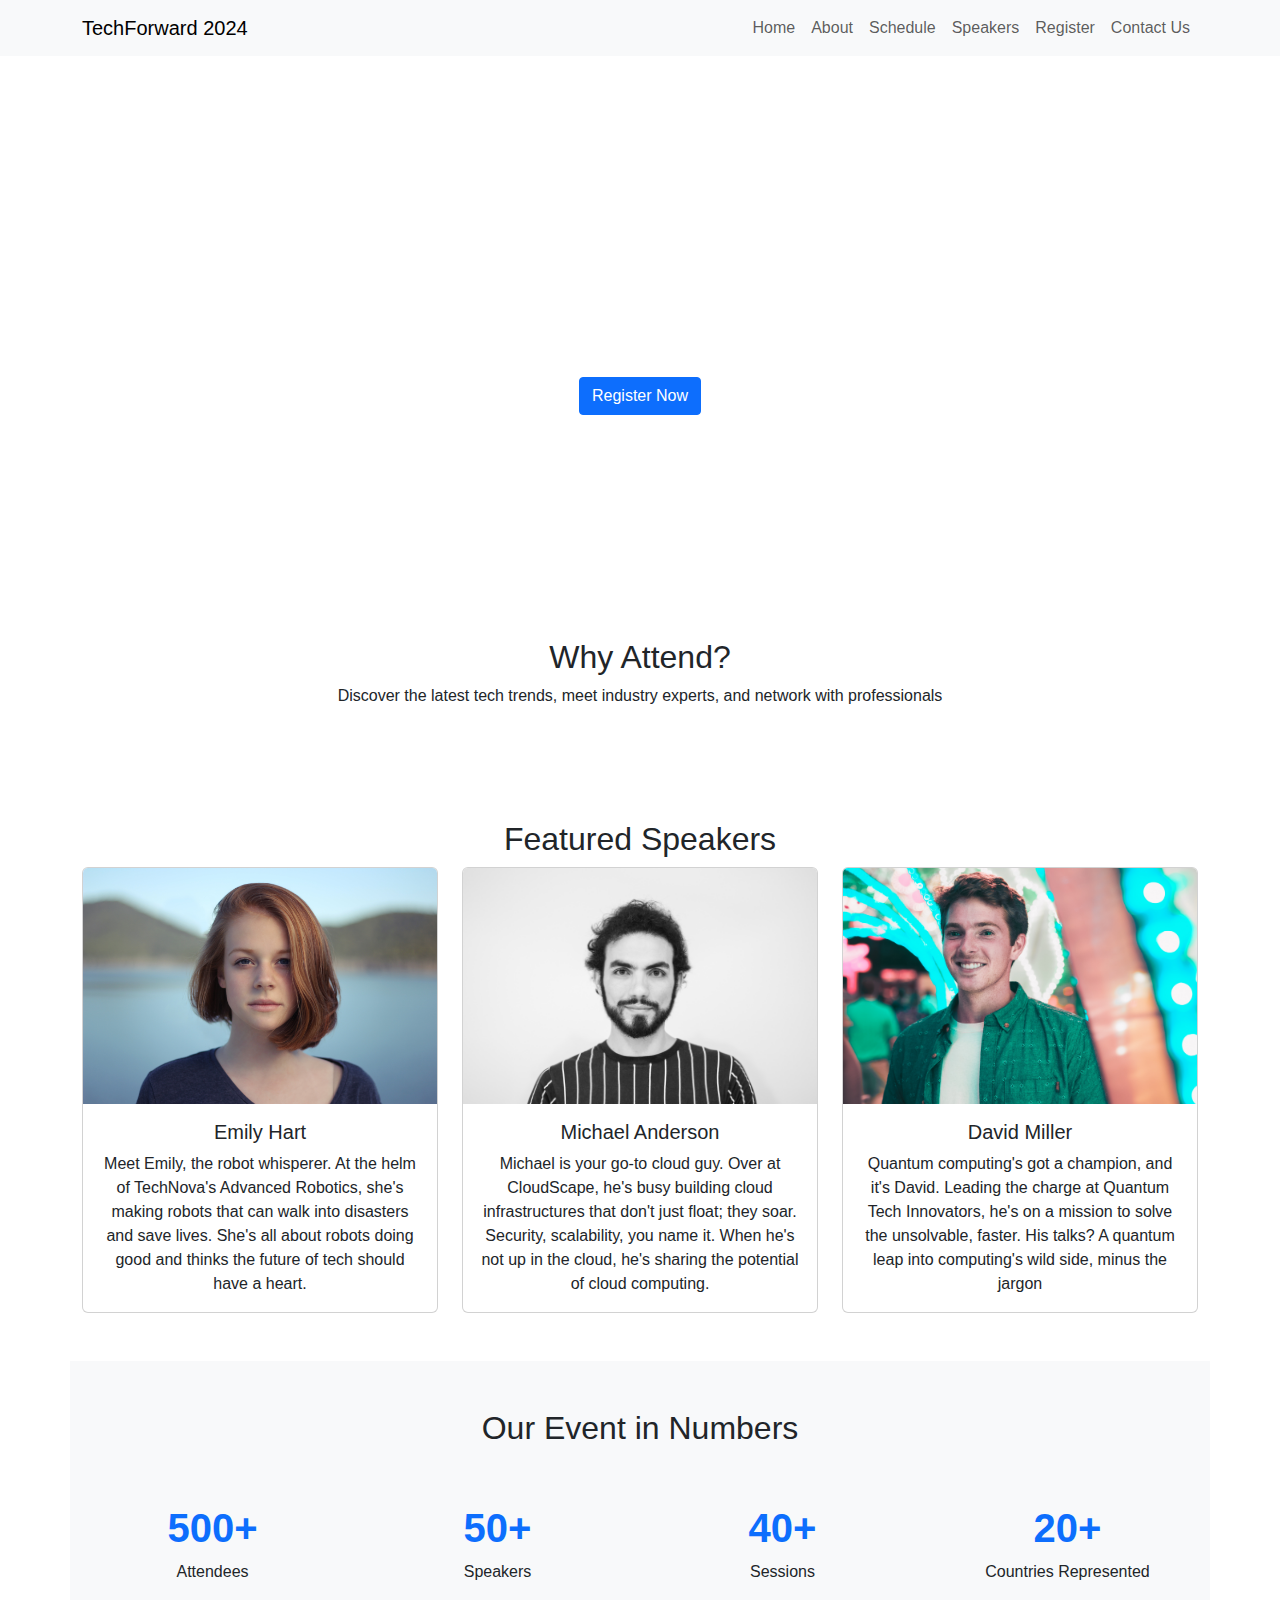
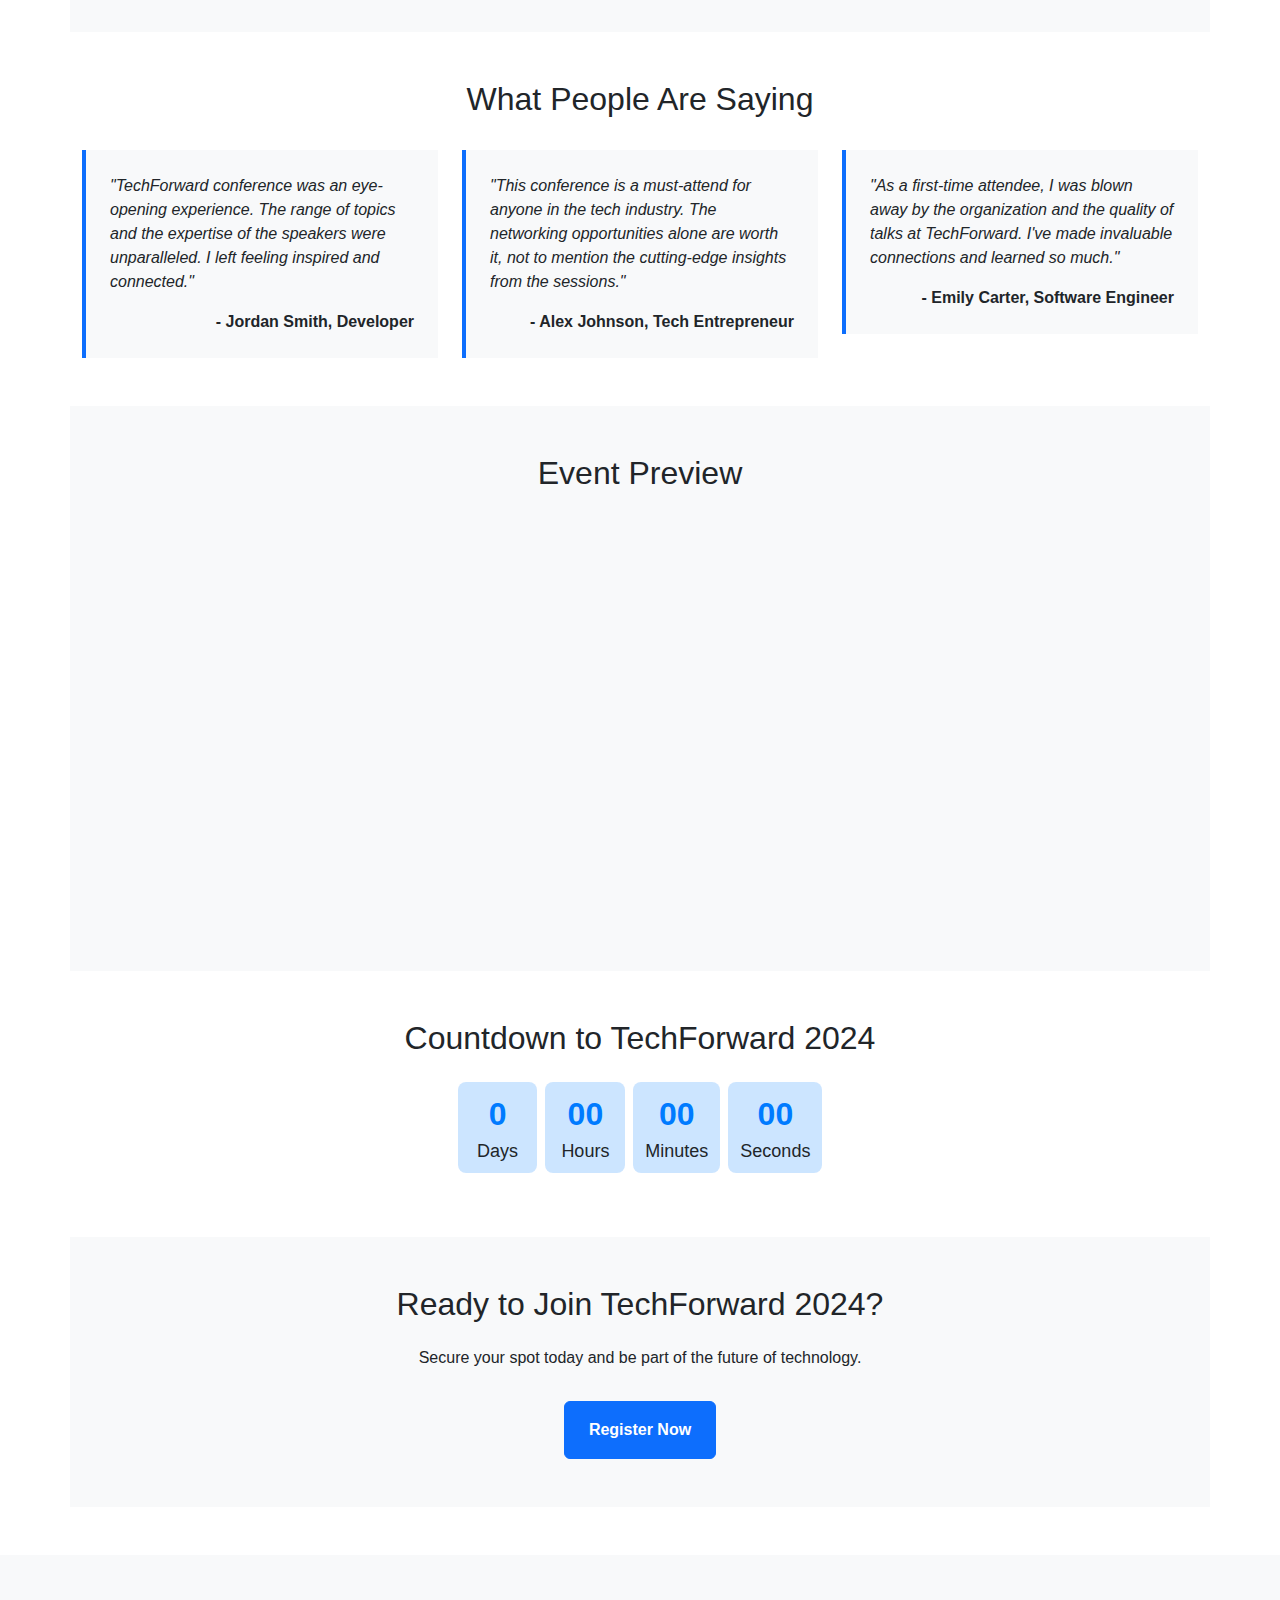
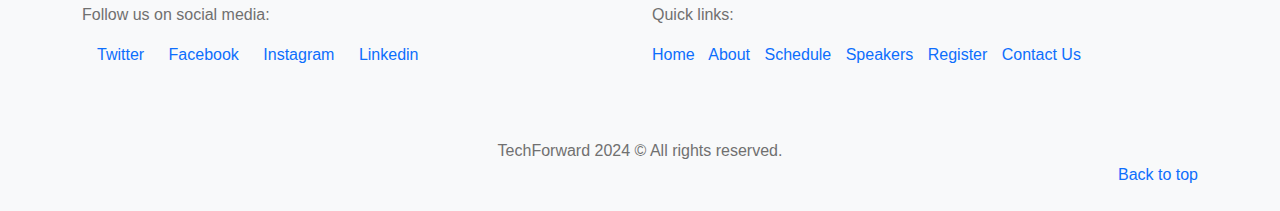
==== index.html @ 4c7fc2fc "Updated Navbar and footer" ====
<!DOCTYPE html>
<html lang="en">
  <head>
    <meta charset="UTF-8" />
    <meta name="viewport" content="width=device-width, initial-scale=1.0" />
    <title>Home Page</title>
    <link
      rel="stylesheet"
      href="https://cdn.jsdelivr.net/npm/bootstrap@5.3.3/dist/css/bootstrap.min.css"
    />
    <link rel="stylesheet" href="./css/main.css" />
    <link rel="stylesheet" href="https://cdnjs.cloudflare.com/ajax/libs/font-awesome/6.5.1/css/all.min.css" integrity="sha512-DTOQO9RWCH3ppGqcWaEA1BIZOC6xxalwEsw9c2QQeAIftl+Vegovlnee1c9QX4TctnWMn13TZye+giMm8e2LwA==" crossorigin="anonymous" referrerpolicy="no-referrer" />
  </head>
  <body>
    <!-- Navbar  -->

    <nav class="navbar navbar-expand-lg bg-light fixed-top ">
      <div class="container">
        <a class="navbar-brand" href="#">TechForward 2024</a>
        <button
          class="navbar-toggler"
          type="button"
          data-bs-toggle="collapse"
          data-bs-target="#navbarMenu"
          aria-controls="navbarMenu"
          aria-expanded="false"
          aria-label="Toggle navigation"
        >
          <span class="navbar-toggler-icon"></span>
        </button>
        <div class="collapse navbar-collapse " id="navbarMenu">
          <ul class="navbar-nav d-flex ms-auto ">
            <li class="nav-item">
              <a class="nav-link" aria-current="page" href="#">Home</a>
            </li>
            <li class="nav-item">
              <a class="nav-link"  href="#">About</a>
            </li>
            <li class="nav-item"><a class="nav-link" href="#">Schedule</a></li>
            <li class="nav-item"><a class="nav-link" href="#">Speakers</a></li>
            <li class="nav-item"><a class="nav-link" href="#">Register</a></li>
            <li class="nav-item">
              <a class="nav-link" href="#">Contact Us</a>
            </li>
          </ul>
        </div>
      </div>
    </nav>


    <!-- Hero Banner  -->
    <div class="hero-banner text-white text-center d-flex align-items-center">
      <div class="container hero-content mx-auto p-2">
        <h1>Welcome to TechForward 2024</h1>
        <h5>The premier event for professionals in the industry</h5>
        <button class="btn btn-primary rounded-1">Register Now</button>
      </div>
    </div>
 
    <!-- Why Attend section  -->
    <div class="container-fluid bg-body-light text-center py-5">
      <h2>Why Attend?</h2>
      <p>
        Discover the latest tech trends, meet industry experts, and network with
        professionals
      </p>
    </div>

    <!-- Featured Speakers section  -->

    <div class="container featured-speakers text-center py-5">
      <h2>Featured Speakers</h2>
      <div class="row g-4">
        <div class="col-md-4">
          <div class="card">
            <img
              src="images/Images - Person 01.jpg"
              class="card-img-top"
              alt="Speaker-1"
            />
            <div class="card-body">
              <h5 class="card-title">Emily Hart</h5>
              <p class="card-text">
                Meet Emily, the robot whisperer. At the helm of TechNova's
                Advanced Robotics, she's making robots that can walk into
                disasters and save lives. She's all about robots doing good and
                thinks the future of tech should have a heart.
              </p>
            </div>
          </div>
        </div>

        <div class="col-md-4">
          <div class="card">
            <img
              src="images/Images - Person 02.jpg"
              class="card-img-top"
              alt="Speaker-2"
            />
            <div class="card-body">
              <h5 class="card-title">Michael Anderson</h5>
              <p class="card-text">
                Michael is your go-to cloud guy. Over at CloudScape, he's busy
                building cloud infrastructures that don't just float; they soar.
                Security, scalability, you name it. When he's not up in the
                cloud, he's sharing the potential of cloud computing.
              </p>
            </div>
          </div>
        </div>

        <div class="col-md-4">
          <div class="card">
            <img
              src="images/Images - Person 03.jpg"
              class="card-img-top"
              alt="Speaker-3"
            />
            <div class="card-body">
              <h5 class="card-title">David Miller</h5>
              <p class="card-text">
                Quantum computing's got a champion, and it's David. Leading the
                charge at Quantum Tech Innovators, he's on a mission to solve
                the unsolvable, faster. His talks? A quantum leap into
                computing's wild side, minus the jargon
              </p>
            </div>
          </div>
        </div>
      </div>
    </div>

    <!-- Event Numbers Section  -->
    <div class="container-fluid">
        <div class="container event-numbers bg-light text-center py-5">
        <h2>Our Event in Numbers</h2>
        <div class="row pt-5">
            <div class="col-6 col-lg-3">
            <h1 class="fw-bold text-primary">500+</h1>
            <span>Attendees</span>
            </div>

            <div class="col-6 col-lg-3">
            <h1 class="fw-bold text-primary">50+</h1>
            <span>Speakers</span>
            </div>

            <div class="col-6 col-lg-3">
            <h1 class="fw-bold text-primary">40+</h1>
            <span>Sessions</span>
            </div>

            <div class="col-6 col-lg-3">
            <h1 class="fw-bold text-primary">20+</h1>
            <span>Countries Represented</span>
            </div>
        </div>
        </div>
    </div>

    <!-- What people are saying Section  -->

    <div class="container py-5">
      <h2 class="text-center">What People Are Saying</h2>
      <div class="row pt-4 g-4">
        <div class="col-lg-4">
          <div
            class="card border-primary border-bottom-0 border-end-0 border-top-0 border-4 rounded-0 bg-light"
          >
            <div class="card-body p-4">
              <p class="card-text fst-italic fw-light">
                "TechForward conference was an eye-opening experience. The range
                of topics and the expertise of the speakers were unparalleled. I
                left feeling inspired and connected."
              </p>
              <p class="card-text text-end fw-bold">
                - Jordan Smith, Developer
              </p>
            </div>
          </div>
        </div>

        <div class="col-lg-4">
          <div
            class="card border-primary border-bottom-0 border-end-0 border-top-0 border-4 rounded-0 bg-light"
          >
            <div class="card-body p-4">
              <p class="card-text fst-italic fw-light">
                "This conference is a must-attend for anyone in the tech
                industry. The networking opportunities alone are worth it, not
                to mention the cutting-edge insights from the sessions."
              </p>
              <p class="card-text text-end fw-bold">
                - Alex Johnson, Tech Entrepreneur
              </p>
            </div>
          </div>
        </div>

        <div class="col-lg-4">
          <div
            class="card border-primary border-bottom-0 border-end-0 border-top-0 border-4 rounded-0 bg-light"
          >
            <div class="card-body p-4">
              <p class="card-text fst-italic fw-light">
                "As a first-time attendee, I was blown away by the organization
                and the quality of talks at TechForward. I've made invaluable
                connections and learned so much."
              </p>
              <p class="card-text text-end fw-bold">
                - Emily Carter, Software Engineer
              </p>
            </div>
          </div>
        </div>
      </div>
    </div>

    <!-- Event Preview Section  -->
    <div class="container-fluid">
    <div class="container event-prev-section bg-light text-center py-5">
      <h2>Event Preview</h2>
      <iframe
        class="mx-auto mt-3 rounded-3 "
        width="75%"
        height="400px"
        src="https://www.youtube.com/embed/k4xBNPMRD6M?si=KG_5sc0MwSedAx_-"
        title="YouTube video player"
        frameborder="0"
        allow="accelerometer; autoplay; clipboard-write; encrypted-media; gyroscope; picture-in-picture;  "
        allowfullscreen
      ></iframe>
    </div>
    </div>

    <!-- Countdown  -->
    <div class="container-fluid">
    <div class="container container-countdown py-5 text-center">
        <h2>Countdown to TechForward 2024</h2>
        <div class="row mx-auto py-3 gap-2 ">
          <div class="col py-2 rounded-3">
            <div class="countdown-number blue" id="days">0</div>
            <span>Days</span>
          </div>
          <div class="col py-2 rounded-3">
            <div class="countdown-number" id="hours">00</div>
            <span>Hours</span> 
          </div>
          <div class="col  py-2 rounded-3">
            <div class="countdown-number" id="minutes">00</div>
            <span>Minutes</span>
          </div>
          <div class="col  py-2 rounded-3">
            <div class="countdown-number" id="seconds">00</div>
            <span>Seconds</span>
          </div>
        </div>
    </div>
</div>

    <script>
                    
        const countdownDate = new Date('2024-04-01T00:00:00').getTime();

        const countdownTimer = setInterval(() => {
        const now = new Date().getTime();
            
        //Calculated difference between the date we set and actual date
        const difference = countdownDate - now;
            
        // Calculated days, hours, minutes, and seconds from the event
        const days = Math.floor(difference / (1000 * 60 * 60 * 24));
        const hours = Math.floor((difference % (1000 * 60 * 60 * 24)) / (1000 * 60 * 60));
        const minutes = Math.floor((difference % (1000 * 60 * 60)) / (1000 * 60));
        const seconds = Math.floor((difference % (1000 * 60)) / 1000);
            
            
        document.getElementById('days').innerText = days;
        document.getElementById('hours').innerText = hours;
        document.getElementById('minutes').innerText = minutes;
        document.getElementById('seconds').innerText = seconds;

        }, 1000);
    </script>

    <!-- Register Now Section  -->
    <div class="container-fluid">
        <div class="container register-section bg-light py-5 text-center">
            <h2> Ready to Join TechForward 2024?</h2>
            <p>Secure your spot today and be part of the future of technology.</p>
            <button class="btn btn-primary fw-bold px-4 py-3">Register Now</button>
        </div>
    </div>


    <!-- Footer Section  -->

    <div class="container-fluid footer bg-light mt-5">
        <div class="container py-5">
        <div class="row">
            <div class="col-lg-6">
                <p>Follow us on social media:</p>
                <div class="social-media ">
                    <span><i class="fa-brands fa-twitter"></i><a href="https://twitter.com/" target="_blank">Twitter</a></span>
                    <span><i class="fa-brands fa-facebook"></i><a href="https://www.facebook.com/" target="_blank">Facebook</a></span>
                    <span><i class="fa-brands fa-instagram"></i></i><a href="https://www.instagram.com/" target="_blank">Instagram</a></span>
                    <span><i class="fa-brands fa-linkedin"></i></i><a href="https://www.linkedin.com" target="_blank">Linkedin</a></span>
                </div>
            </div>
            <div class="col-lg-6">
                <p>Quick links:</p>
                <div class="footer-menu">
                    <a  aria-current="page" href="#">Home</a>
                    <a  href="#">About</a>
                    <a  href="#">Schedule</a>
                    <a  href="#">Speakers</a>
                    <a  href="#">Register</a>
                    <a  href="#">Contact Us</a>
                  </div>
            </div>
        </div>
        <div class="text-center mt-4 pt-5">TechForward 2024 © All rights reserved.</div>
        <a href="#top" id="backto-top">Back to top</a>
        </div>
    </div>

      





    <script src="https://cdn.jsdelivr.net/npm/bootstrap@5.3.3/dist/js/bootstrap.bundle.min.js"></script>
  </body>
</html>
---- css/main.css ----
@import url("https://fonts.googleapis.com/css2?family=Roboto:wght@400;500;700&display=swap");
* {
  box-sizing: border-box;
}

body {
  margin: 0;
}

h1,
h2,
h3,
h4,
h5,
h6,
p,
ul,
ol {
  margin-top: 0;
}

img {
  max-width: 100%;
}

html {
  font-size: "Montserrat", sans-serif;
}

body {
  font-family: "Montserrat", sans-serif;
  font-weight: 400;
  line-height: 1.5;
}

h1 {
  font-size: rem-calc(50);
}
@media (max-width: 425px) {
  h1 {
    font-size: rem-calc(33);
  }
}

.hero-banner {
  background-image: url("/Applications/WEB dev/First Project/images/Images - Banner.jpg");
  width: 100%;
  height: 60vh;
  background-position: center;
  background-size: cover;
  margin-top: 50px;
}
.hero-banner .hero-content h1 {
  width: 45%;
  margin-left: auto;
  margin-right: auto;
}
@media (max-width: 768px) {
  .hero-banner .hero-content h1 {
    width: 100%;
    font-size: 42px;
    padding-bottom: 1rem;
  }
}
.hero-banner .hero-content h5 {
  padding-bottom: 15px;
}
@media (max-width: 768px) {
  .hero-banner .hero-content h5 {
    padding-bottom: 2rem;
  }
}

.featured-speakers .row .col .card:hover {
  box-shadow: 0 5px 10px rgba(0, 0, 0, 0.2);
  transition: 0.3s;
  transform: translateY(-5px);
  color: #007bff;
}

.container-countdown {
  width: 60%;
}
@media (max-width: 768px) {
  .container-countdown {
    width: 97%;
  }
}
.container-countdown .row {
  display: flex;
  justify-content: space-around;
  align-items: center;
  width: 50%;
  animation: pulse 2s infinite;
}
@media (max-width: 1024px) {
  .container-countdown .row {
    width: 100%;
  }
}
.container-countdown .row .col {
  text-align: center;
  background-color: rgba(0, 123, 255, 0.2);
}
.container-countdown .row .col .countdown-number {
  font-size: 32px;
  font-weight: bold;
  color: #007bff;
}
.container-countdown .row .col span {
  font-size: 18px;
}

@keyframes pulse {
  0% {
    transform: scale(1);
  }
  50% {
    transform: scale(1.1);
  }
  100% {
    transform: scale(1);
  }
}
.register-section p {
  padding: 15px 0;
}

@media (max-width: 768px) {
  .event-prev-section iframe {
    width: 100%;
    height: 25vh;
  }
}

@media (max-width: 768px) {
  .footer .container {
    width: 100%;
    padding: 0;
  }
}
.footer .container p {
  color: #707070;
}
.footer .container .social-media span {
  padding: 5px;
}
.footer .container .social-media span a {
  padding-left: 10px;
  text-decoration: none;
}
@media (max-width: 768px) {
  .footer .container .social-media span a {
    padding-left: 5px;
  }
}
.footer .container .social-media span i {
  color: #007bff;
}
.footer .container .footer-menu a {
  text-decoration: none;
  padding-right: 10px;
}
.footer .container .text-center {
  color: #707070;
}
.footer .container #backto-top {
  text-decoration: none;
  float: right;
}
.footer .container #backto-top:hover {
  text-decoration: underline;
}/*# sourceMappingURL=main.css.map */
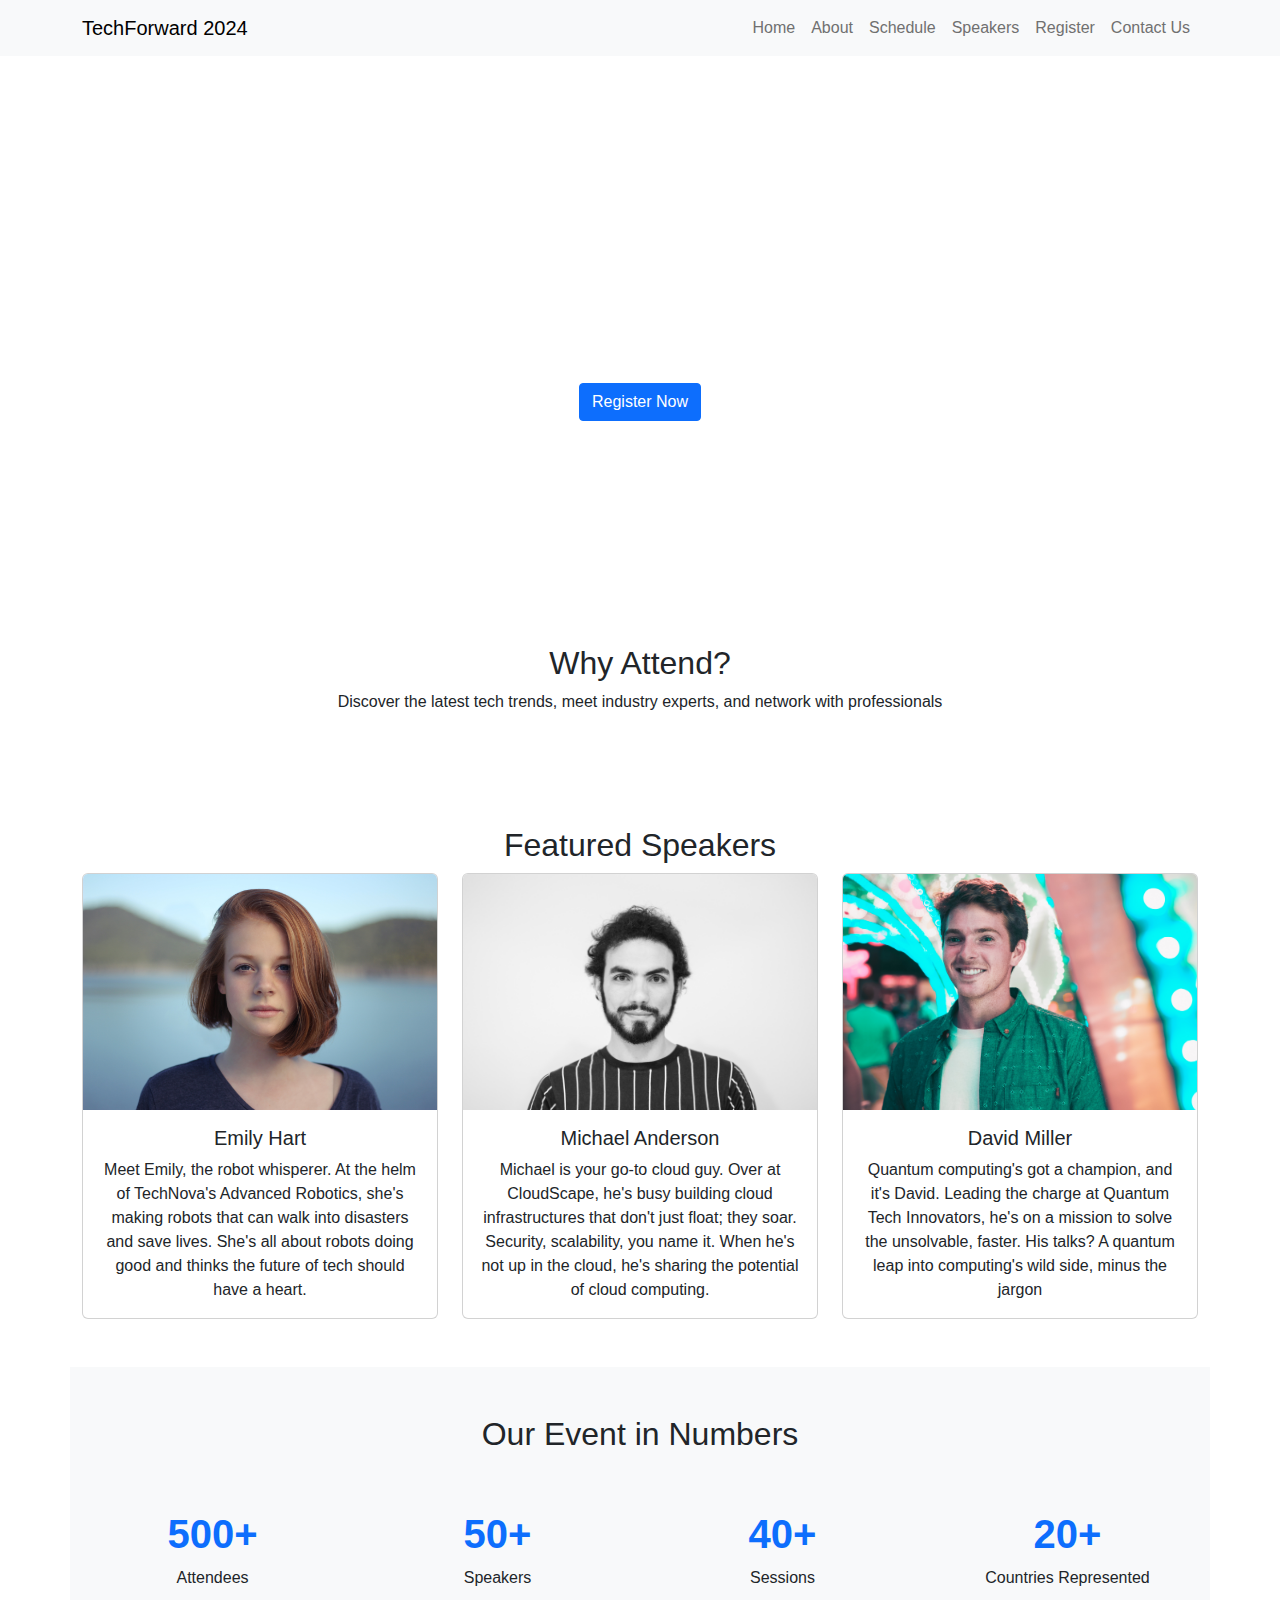
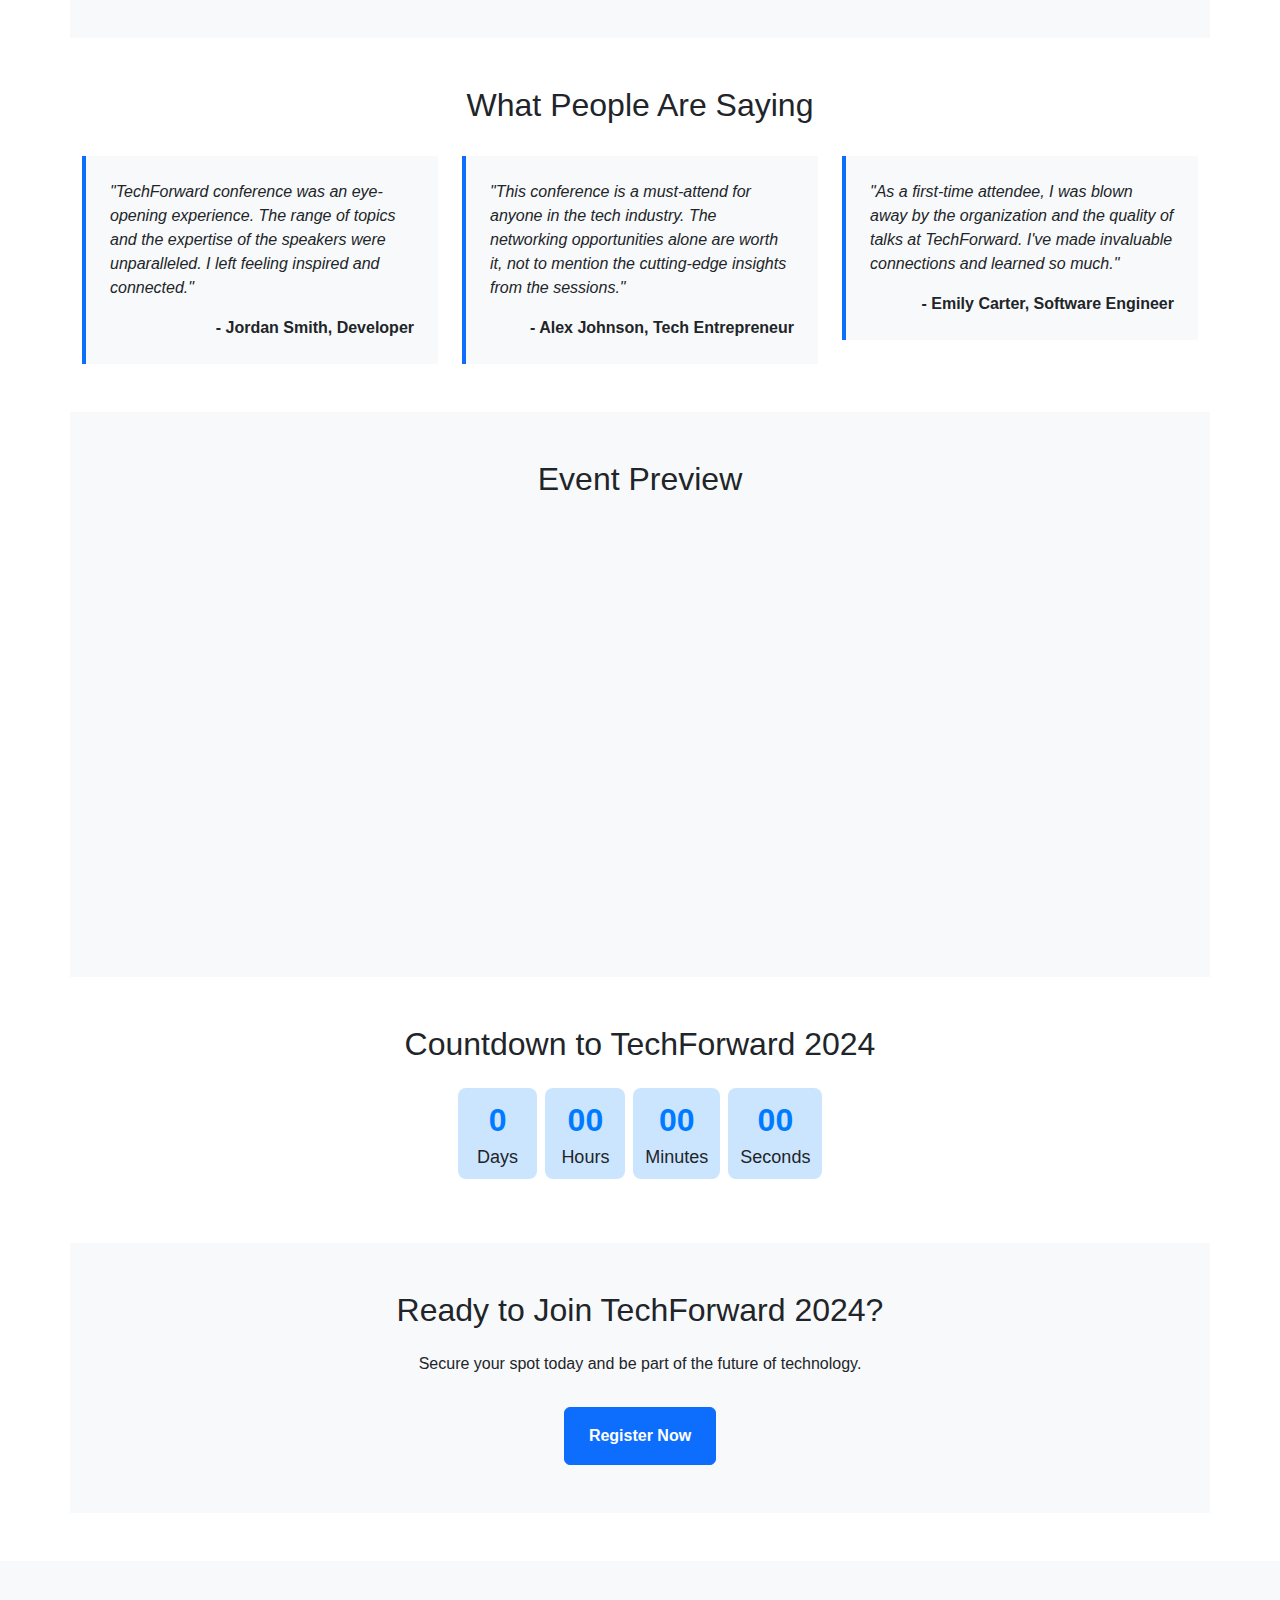
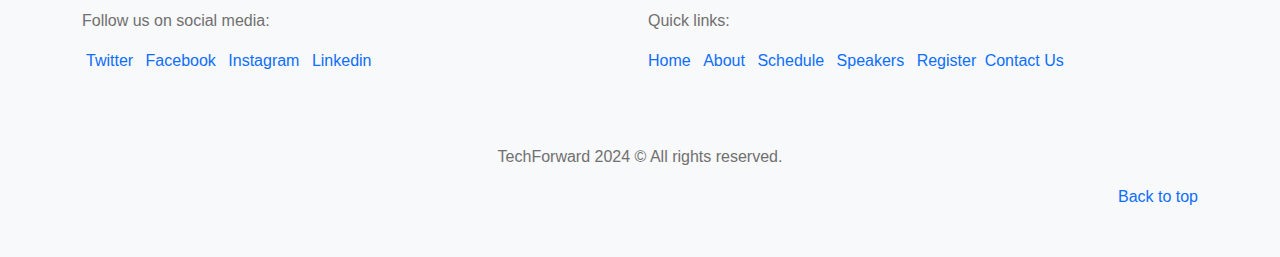
==== commit fb2b5758: "Footer and Navbar update" ====
--- a/index.html
+++ b/index.html
@@ -12,9 +12,10 @@
     <link rel="stylesheet" href="https://cdnjs.cloudflare.com/ajax/libs/font-awesome/6.5.1/css/all.min.css" integrity="sha512-DTOQO9RWCH3ppGqcWaEA1BIZOC6xxalwEsw9c2QQeAIftl+Vegovlnee1c9QX4TctnWMn13TZye+giMm8e2LwA==" crossorigin="anonymous" referrerpolicy="no-referrer" />
   </head>
   <body>
+
     <!-- Navbar  -->
 
-    <nav class="navbar navbar-expand-lg bg-light fixed-top ">
+    <nav class="navbar navbar-expand-lg bg-light fixed-top" >
       <div class="container">
         <a class="navbar-brand" href="#">TechForward 2024</a>
         <button
@@ -58,7 +59,7 @@
     </div>
  
     <!-- Why Attend section  -->
-    <div class="container-fluid bg-body-light text-center py-5">
+    <div class="container-fluid bg-body-light text-center  py-5">
       <h2>Why Attend?</h2>
       <p>
         Discover the latest tech trends, meet industry experts, and network with
@@ -295,32 +296,34 @@
 
     <!-- Footer Section  -->
 
-    <div class="container-fluid footer bg-light mt-5">
+    <div class="container-fluid footer bg-light  mt-5"  style="--bs-text-opacity: .5;">
         <div class="container py-5">
-        <div class="row">
-            <div class="col-lg-6">
-                <p>Follow us on social media:</p>
-                <div class="social-media ">
-                    <span><i class="fa-brands fa-twitter"></i><a href="https://twitter.com/" target="_blank">Twitter</a></span>
-                    <span><i class="fa-brands fa-facebook"></i><a href="https://www.facebook.com/" target="_blank">Facebook</a></span>
-                    <span><i class="fa-brands fa-instagram"></i></i><a href="https://www.instagram.com/" target="_blank">Instagram</a></span>
-                    <span><i class="fa-brands fa-linkedin"></i></i><a href="https://www.linkedin.com" target="_blank">Linkedin</a></span>
-                </div>
-            </div>
-            <div class="col-lg-6">
-                <p>Quick links:</p>
-                <div class="footer-menu">
-                    <a  aria-current="page" href="#">Home</a>
-                    <a  href="#">About</a>
-                    <a  href="#">Schedule</a>
-                    <a  href="#">Speakers</a>
-                    <a  href="#">Register</a>
-                    <a  href="#">Contact Us</a>
+          <div class="row g-3">
+              <div class="col-lg-6">
+                  <p class="">Follow us on social media:</p>
+                  <div class="social-media ">
+                      <span><i class="fa-brands fa-twitter pe-1 text-primary"></i><a href="https://twitter.com/" class="text-decoration-none" target="_blank">Twitter</a></span>
+                      <span><i class="fa-brands fa-facebook px-1 text-primary"></i><a href="https://www.facebook.com/" class="text-decoration-none" target="_blank">Facebook</a></span>
+                      <span><i class="fa-brands fa-instagram px-1 text-primary"></i></i><a href="https://www.instagram.com/" class="text-decoration-none" target="_blank">Instagram</a></span>
+                      <span><i class="fa-brands fa-linkedin px-1 text-primary"></i></i><a href="https://www.linkedin.com" class="text-decoration-none" target="_blank">Linkedin</a></span>
                   </div>
-            </div>
-        </div>
-        <div class="text-center mt-4 pt-5">TechForward 2024 © All rights reserved.</div>
-        <a href="#top" id="backto-top">Back to top</a>
+              </div>
+              <div class="col-lg-6">
+                  <p>Quick links:</p>
+                  <div class="footer-menu">
+                      <a  aria-current="page" href="#" class="text-decoration-none pe-1">Home</a>
+                      <a  href="#" class="text-decoration-none px-1">About</a>
+                      <a  href="#" class="text-decoration-none px-1">Schedule</a>
+                      <a  href="#" class="text-decoration-none px-1">Speakers</a>
+                      <a  href="#" class="text-decoration-none px-1">Register</a>
+                      <a  href="#" class="text-decoration-none">Contact Us</a>
+                    </div>
+              </div>
+          </div>
+          <div class="text-center mt-4 pt-5"><p>TechForward 2024 © All rights reserved.</p></div>
+          <div class="text-end">
+            <a href="#top" id="backto-top">Back to top</a>
+          </div>
         </div>
     </div>
 
--- a/css/main.css
+++ b/css/main.css
@@ -31,6 +31,7 @@
   font-family: "Montserrat", sans-serif;
   font-weight: 400;
   line-height: 1.5;
+  padding-top: 56px;
 }
 
 h1 {
@@ -42,13 +43,29 @@
   }
 }
 
+.navbar .container .collapse a {
+  color: #707070;
+}
+.navbar .container .collapse a:hover {
+  color: #000;
+}
+
+.footer .container .text-end a {
+  text-decoration: none;
+}
+.footer .container .text-end a:hover {
+  text-decoration: underline;
+}
+.footer .container p {
+  color: #707070;
+}
+
 .hero-banner {
   background-image: url("/Applications/WEB dev/First Project/images/Images - Banner.jpg");
   width: 100%;
   height: 60vh;
   background-position: center;
   background-size: cover;
-  margin-top: 50px;
 }
 .hero-banner .hero-content h1 {
   width: 45%;
@@ -131,43 +148,4 @@
     width: 100%;
     height: 25vh;
   }
-}
-
-@media (max-width: 768px) {
-  .footer .container {
-    width: 100%;
-    padding: 0;
-  }
-}
-.footer .container p {
-  color: #707070;
-}
-.footer .container .social-media span {
-  padding: 5px;
-}
-.footer .container .social-media span a {
-  padding-left: 10px;
-  text-decoration: none;
-}
-@media (max-width: 768px) {
-  .footer .container .social-media span a {
-    padding-left: 5px;
-  }
-}
-.footer .container .social-media span i {
-  color: #007bff;
-}
-.footer .container .footer-menu a {
-  text-decoration: none;
-  padding-right: 10px;
-}
-.footer .container .text-center {
-  color: #707070;
-}
-.footer .container #backto-top {
-  text-decoration: none;
-  float: right;
-}
-.footer .container #backto-top:hover {
-  text-decoration: underline;
 }/*# sourceMappingURL=main.css.map */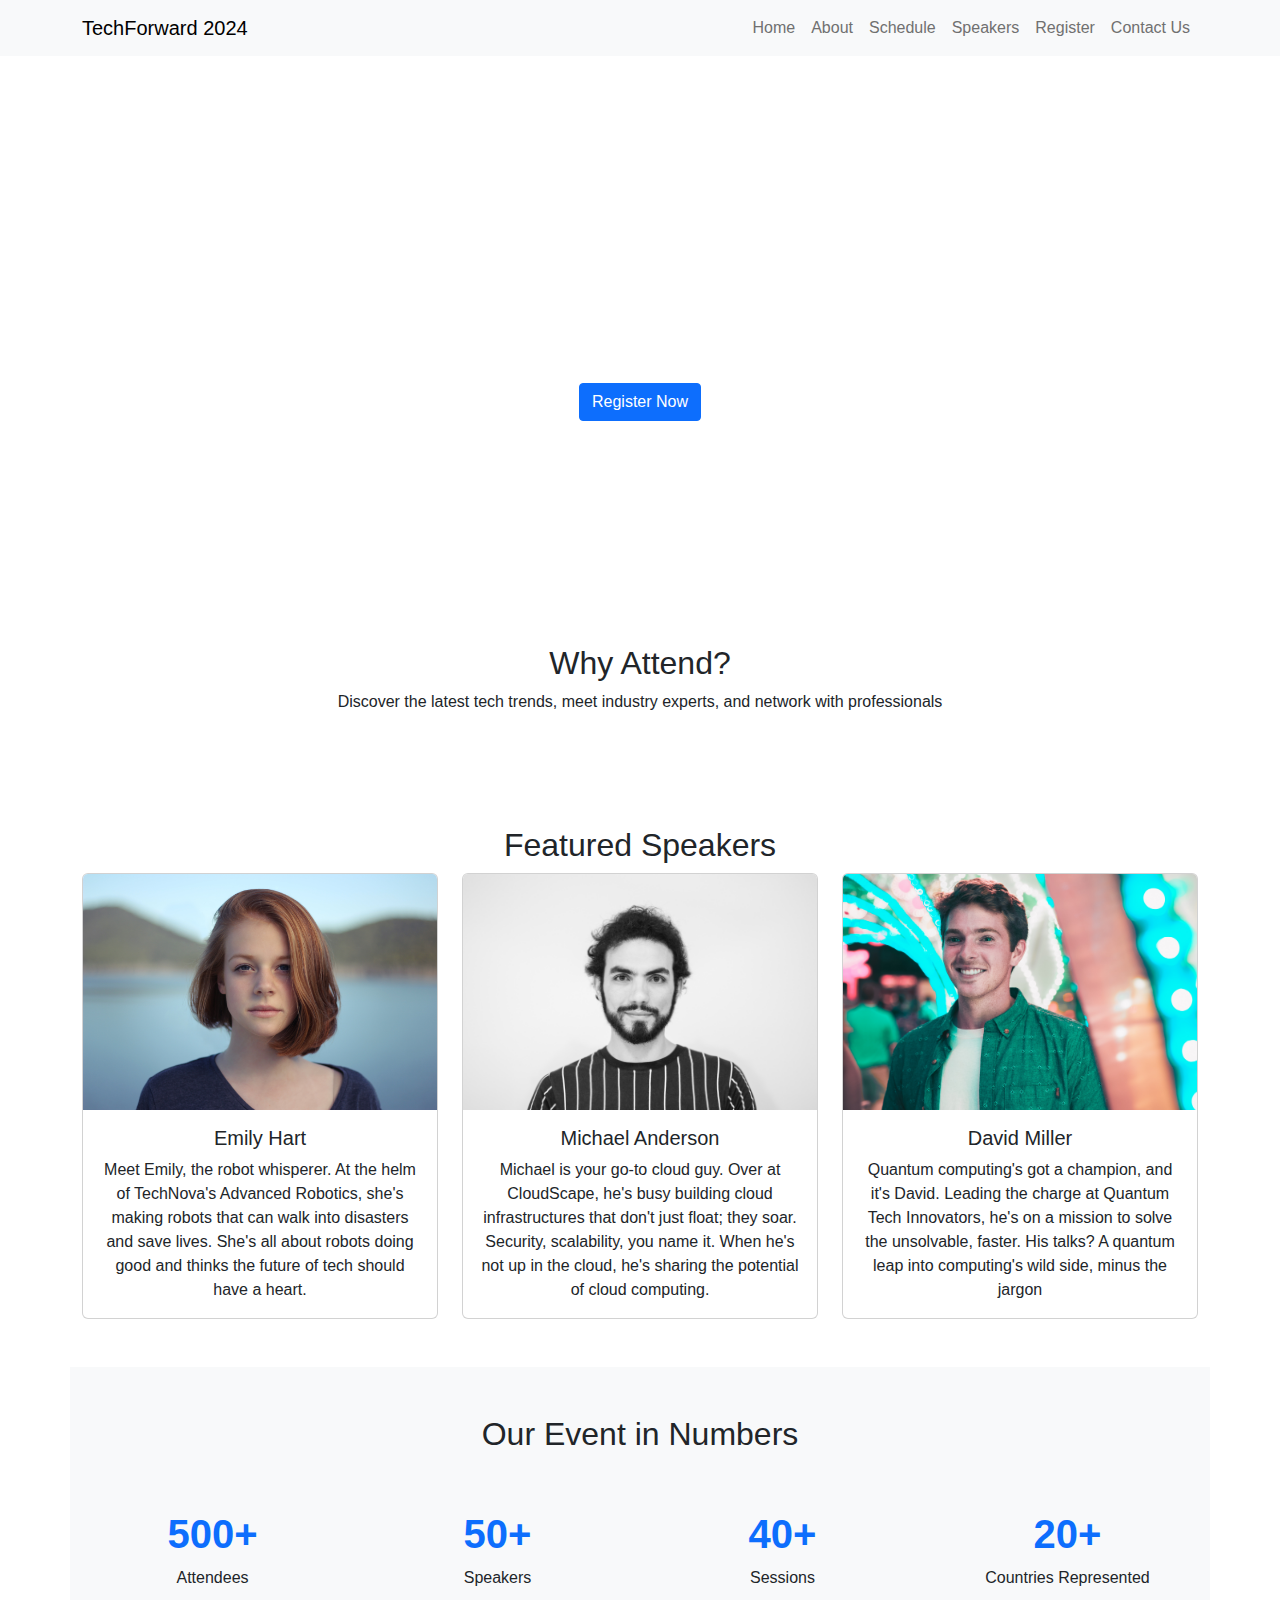
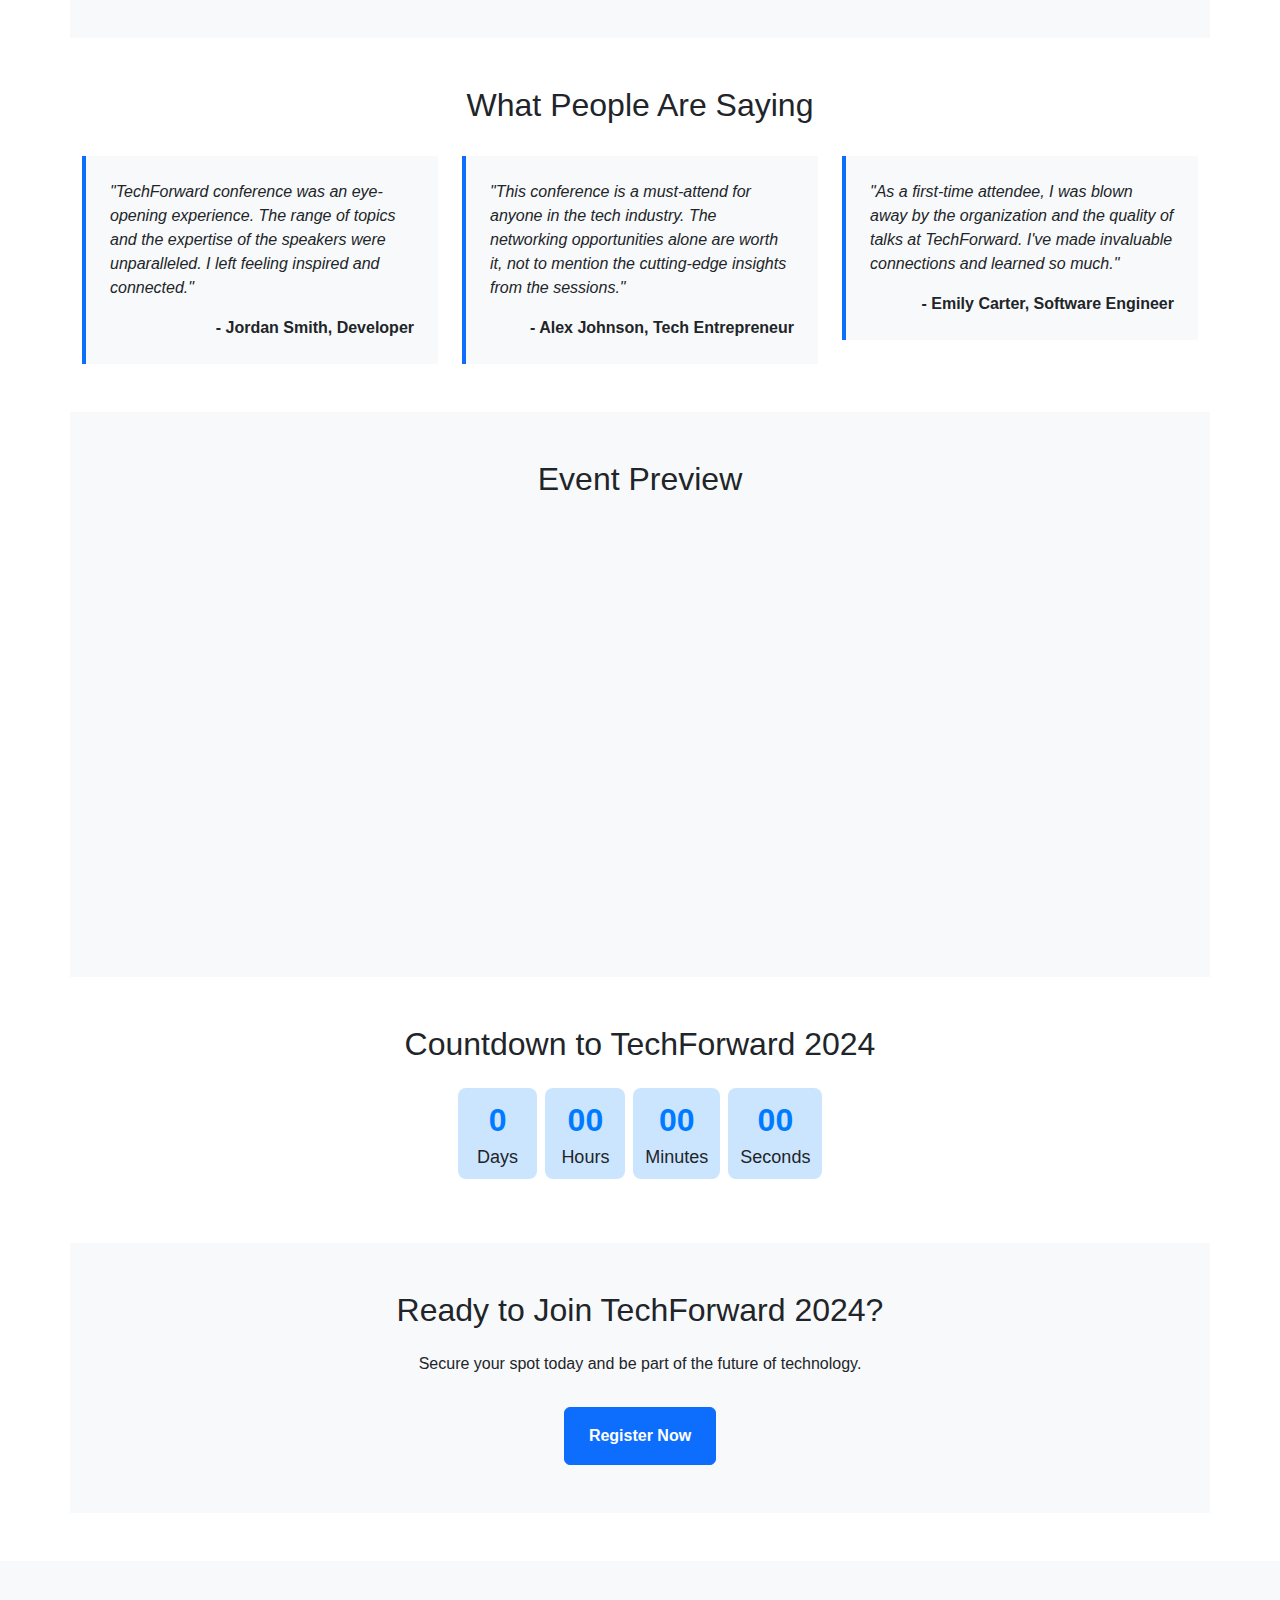
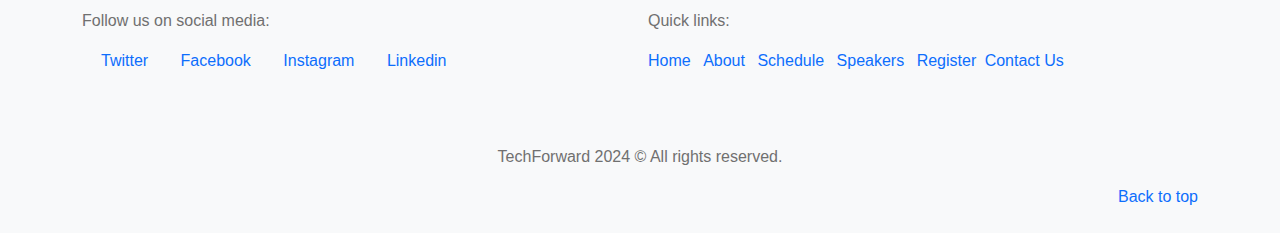
==== commit 949f62e0: "Resolved conflicts and merged Schedule Page" ====
--- a/index.html
+++ b/index.html
@@ -3,7 +3,7 @@
   <head>
     <meta charset="UTF-8" />
     <meta name="viewport" content="width=device-width, initial-scale=1.0" />
-    <title>Home Page</title>
+    <title>TechForward2024</title>
     <link
       rel="stylesheet"
       href="https://cdn.jsdelivr.net/npm/bootstrap@5.3.3/dist/css/bootstrap.min.css"
@@ -14,7 +14,6 @@
   <body>
 
     <!-- Navbar  -->
-
     <nav class="navbar navbar-expand-lg bg-light fixed-top" >
       <div class="container">
         <a class="navbar-brand" href="#">TechForward 2024</a>
@@ -32,12 +31,12 @@
         <div class="collapse navbar-collapse " id="navbarMenu">
           <ul class="navbar-nav d-flex ms-auto ">
             <li class="nav-item">
-              <a class="nav-link" aria-current="page" href="#">Home</a>
+              <a class="nav-link" aria-current="page" href="index.html">Home</a>
             </li>
             <li class="nav-item">
-              <a class="nav-link"  href="#">About</a>
+              <a class="nav-link"  href="about-us.html">About</a>
             </li>
-            <li class="nav-item"><a class="nav-link" href="#">Schedule</a></li>
+            <li class="nav-item"><a class="nav-link" href="schedule.html">Schedule</a></li>
             <li class="nav-item"><a class="nav-link" href="#">Speakers</a></li>
             <li class="nav-item"><a class="nav-link" href="#">Register</a></li>
             <li class="nav-item">
@@ -68,12 +67,11 @@
     </div>
 
     <!-- Featured Speakers section  -->
-
     <div class="container featured-speakers text-center py-5">
       <h2>Featured Speakers</h2>
       <div class="row g-4">
         <div class="col-md-4">
-          <div class="card">
+          <div class="card speakers-hover">
             <img
               src="images/Images - Person 01.jpg"
               class="card-img-top"
@@ -92,7 +90,7 @@
         </div>
 
         <div class="col-md-4">
-          <div class="card">
+          <div class="card speakers-hover">
             <img
               src="images/Images - Person 02.jpg"
               class="card-img-top"
@@ -111,7 +109,7 @@
         </div>
 
         <div class="col-md-4">
-          <div class="card">
+          <div class="card speakers-hover">
             <img
               src="images/Images - Person 03.jpg"
               class="card-img-top"
@@ -160,7 +158,6 @@
     </div>
 
     <!-- What people are saying Section  -->
-
     <div class="container py-5">
       <h2 class="text-center">What People Are Saying</h2>
       <div class="row pt-4 g-4">
@@ -295,8 +292,7 @@
 
 
     <!-- Footer Section  -->
-
-    <div class="container-fluid footer bg-light  mt-5"  style="--bs-text-opacity: .5;">
+    <div class="container-fluid footer bg-light  mt-5" ">
         <div class="container py-5">
           <div class="row g-3">
               <div class="col-lg-6">
@@ -311,9 +307,9 @@
               <div class="col-lg-6">
                   <p>Quick links:</p>
                   <div class="footer-menu">
-                      <a  aria-current="page" href="#" class="text-decoration-none pe-1">Home</a>
-                      <a  href="#" class="text-decoration-none px-1">About</a>
-                      <a  href="#" class="text-decoration-none px-1">Schedule</a>
+                      <a  aria-current="page" href="index.html" class="text-decoration-none pe-1">Home</a>
+                      <a  href="about-us.html" class="text-decoration-none px-1">About</a>
+                      <a  href="schedule.html" class="text-decoration-none px-1">Schedule</a>
                       <a  href="#" class="text-decoration-none px-1">Speakers</a>
                       <a  href="#" class="text-decoration-none px-1">Register</a>
                       <a  href="#" class="text-decoration-none">Contact Us</a>
@@ -327,12 +323,6 @@
         </div>
     </div>
 
-      
-
-
-
-
-
     <script src="https://cdn.jsdelivr.net/npm/bootstrap@5.3.3/dist/js/bootstrap.bundle.min.js"></script>
   </body>
 </html>--- a/css/main.css
+++ b/css/main.css
@@ -88,7 +88,7 @@
   }
 }
 
-.featured-speakers .row .col .card:hover {
+.speakers-hover:hover {
   box-shadow: 0 5px 10px rgba(0, 0, 0, 0.2);
   transition: 0.3s;
   transform: translateY(-5px);
@@ -148,4 +148,88 @@
     width: 100%;
     height: 25vh;
   }
+}
+
+.conference-dcp {
+  margin-top: 100px;
+}
+.conference-dcp p {
+  font-size: larger;
+}
+
+@media (max-width: 425px) {
+  .gallery-container .row {
+    gap: 15px;
+  }
+}
+.gallery-container .row .col-md-4 .gallery-img {
+  width: 360px;
+  height: 200px;
+  border-radius: 0.3rem;
+}
+.gallery-container .row .col-md-4 .gallery-img:hover {
+  border-radius: 0.2rem;
+  transform: scale(1.05);
+  transition: 0.5s;
+}
+@media (max-width: 425px) {
+  .gallery-container .row .col-md-4 .gallery-img {
+    width: 100%;
+    height: 14rem;
+  }
+}
+
+.schedule-table {
+  overflow-y: scroll;
+}
+.schedule-table .tab-pane.fade:not(.show) {
+  opacity: 0;
+  transition: opacity 0.1s ease-out; /* Adjust the duration as needed */
+}
+.schedule-table .tab-pane.fade.show {
+  opacity: 1;
+  transition: opacity 0.5s ease-in-out; /* Adjust the duration as needed */
+}
+.schedule-table .table tr td .bg-primary,
+.schedule-table .table tr td .bg-secondary {
+  font-size: smaller;
+}
+
+@media (max-width: 768px) {
+  .footer .container {
+    width: 100%;
+    padding: 0;
+  }
+}
+.footer .container p {
+  color: #707070;
+}
+.footer .container .social-media span {
+  padding: 5px;
+}
+.footer .container .social-media span a {
+  padding-left: 10px;
+  text-decoration: none;
+}
+@media (max-width: 768px) {
+  .footer .container .social-media span a {
+    padding-left: 5px;
+  }
+}
+.footer .container .social-media span i {
+  color: #007bff;
+}
+.footer .container .footer-menu a {
+  text-decoration: none;
+  padding-right: 10px;
+}
+.footer .container .text-center {
+  color: #707070;
+}
+.footer .container #backto-top {
+  text-decoration: none;
+  float: right;
+}
+.footer .container #backto-top:hover {
+  text-decoration: underline;
 }/*# sourceMappingURL=main.css.map */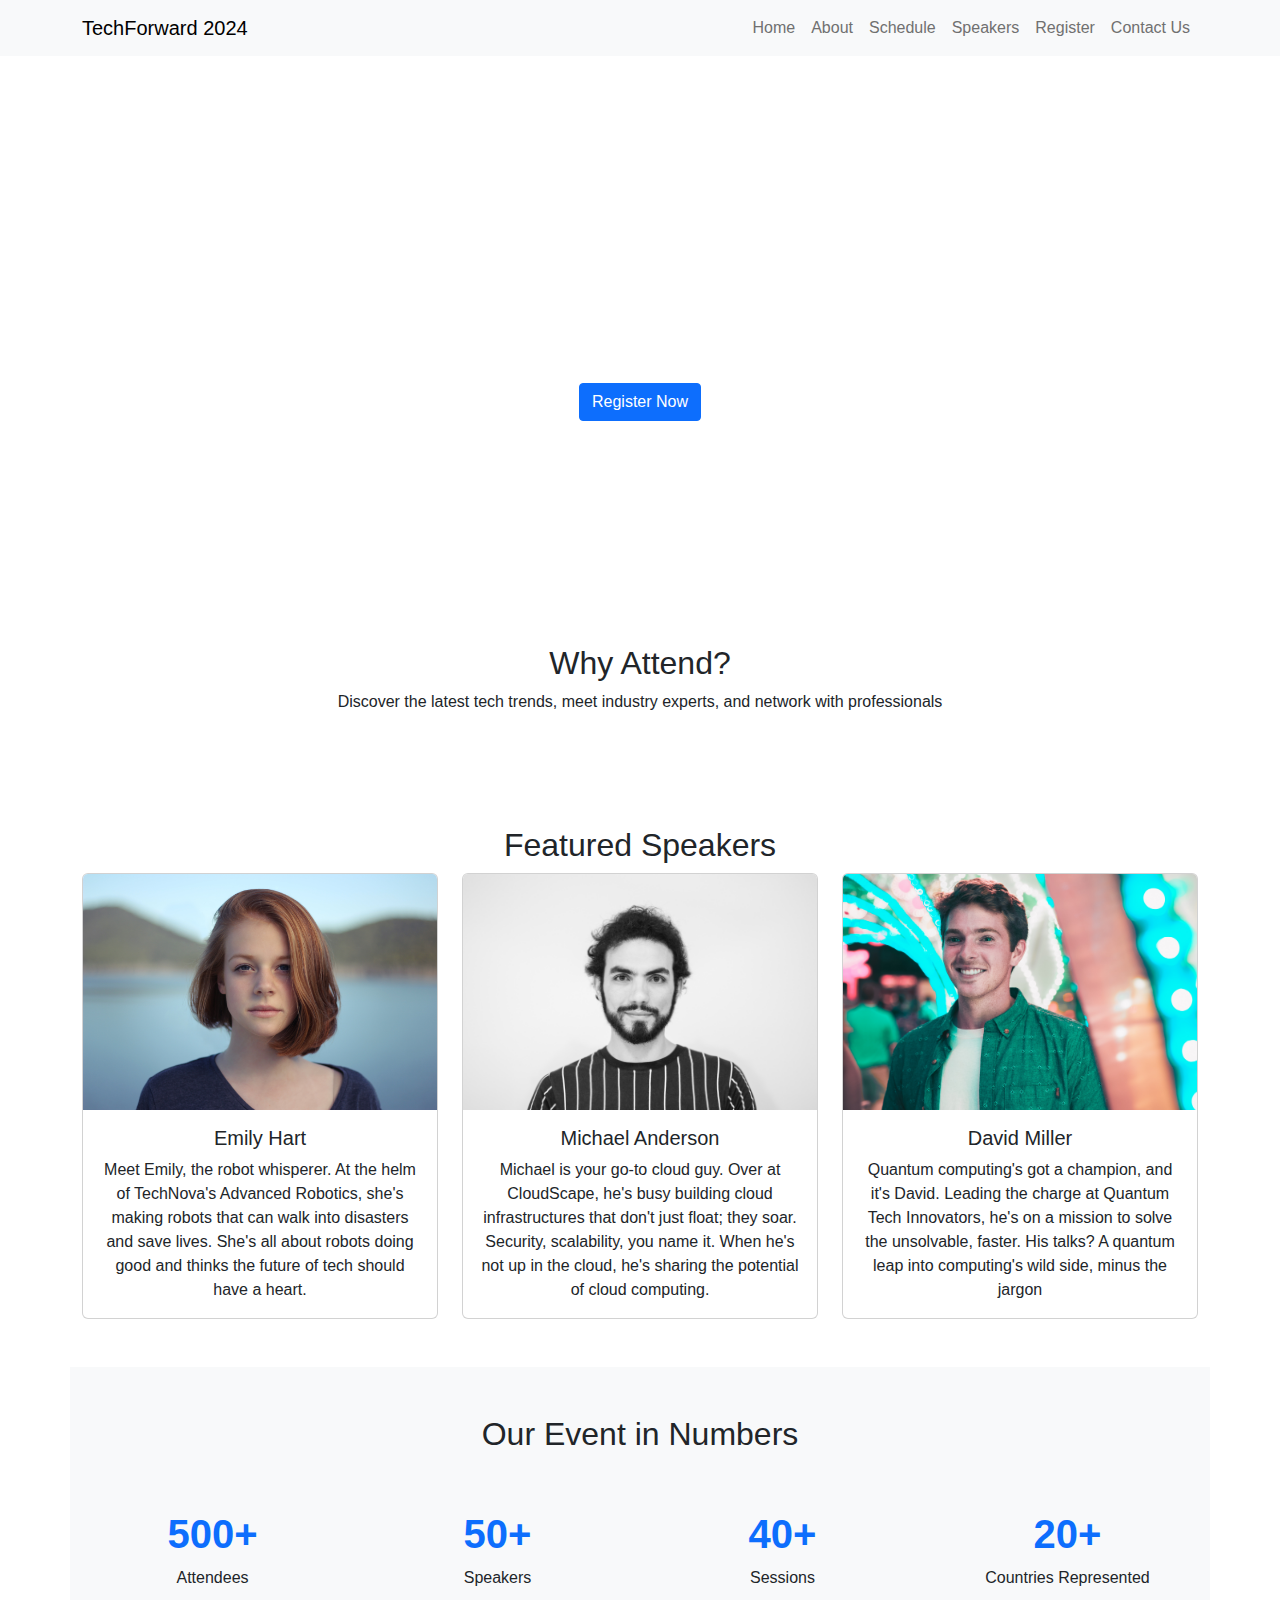
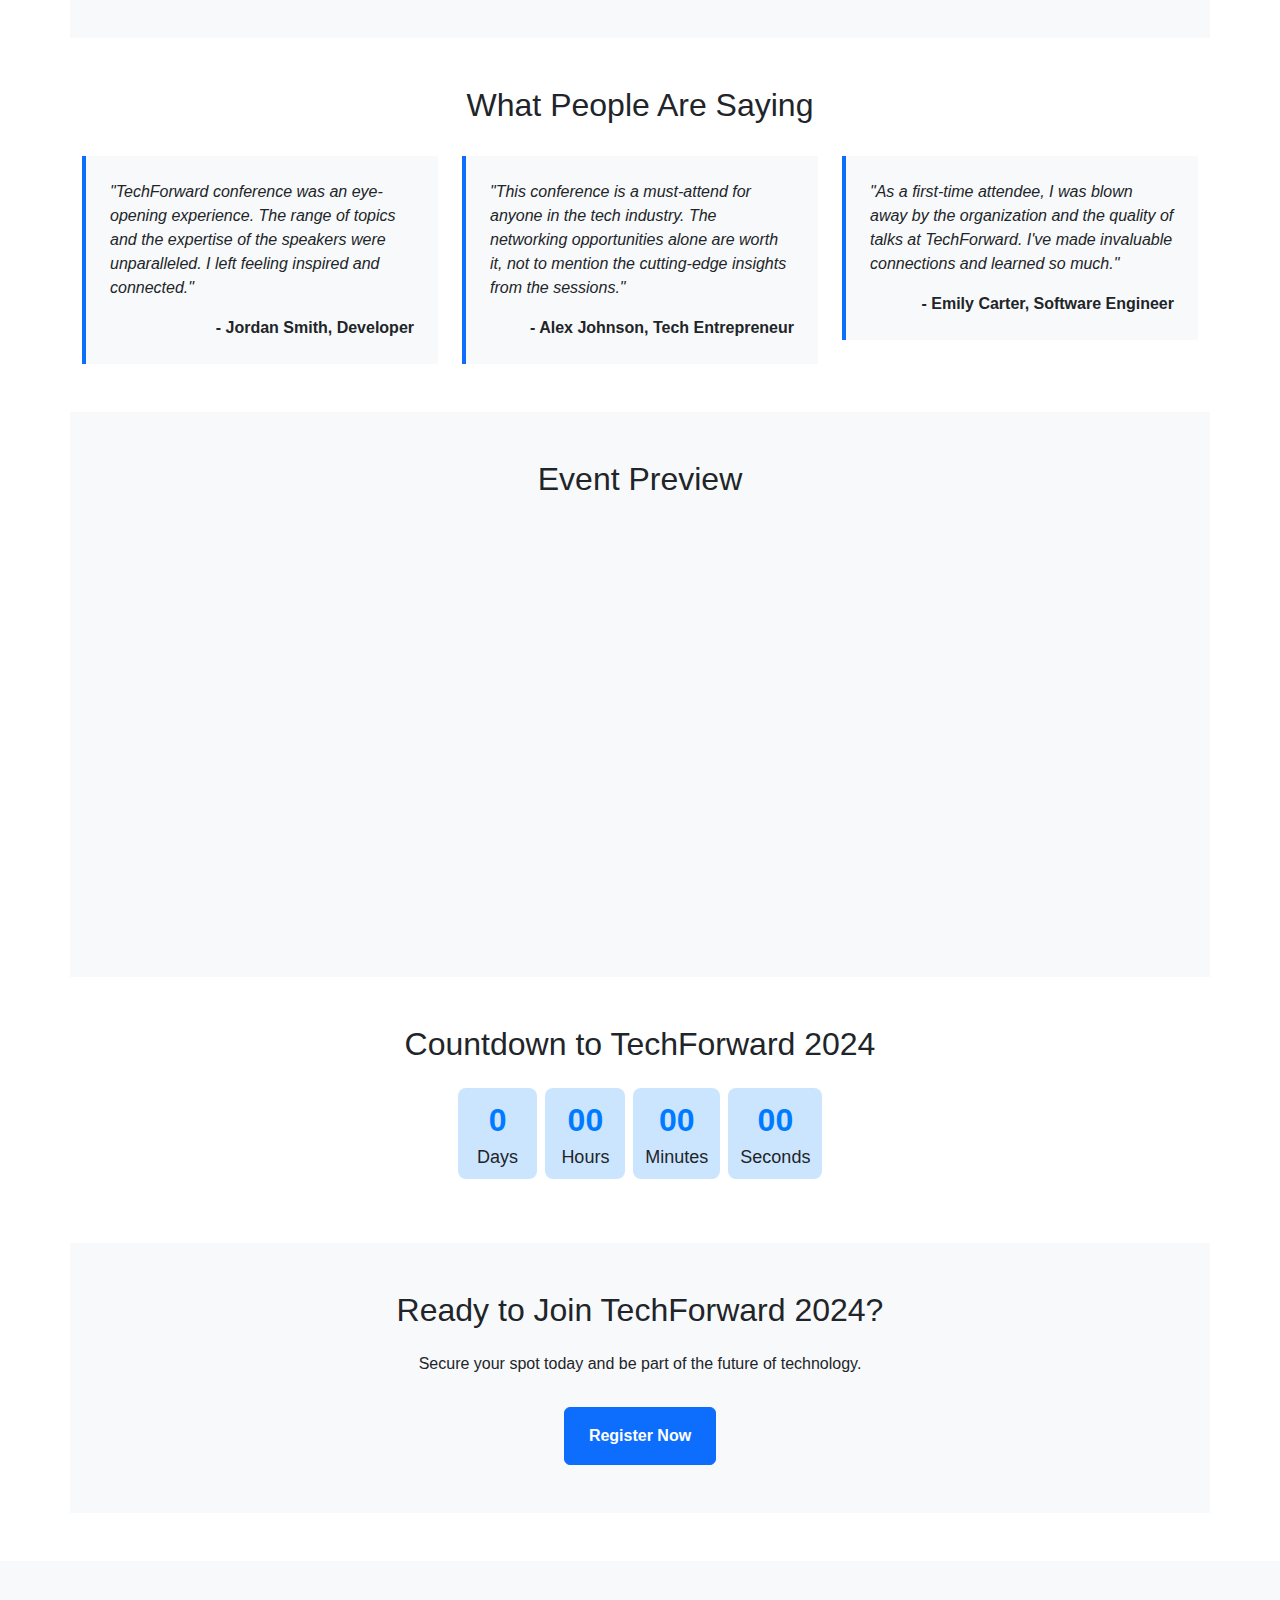
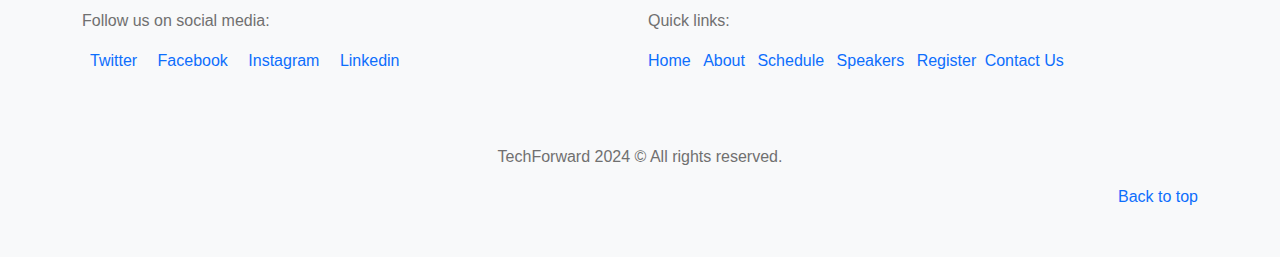
==== commit a5596b85: "Resolved conflicts and merged Contact Page and final touches" ====
--- a/index.html
+++ b/index.html
@@ -1,82 +1,74 @@
 <!DOCTYPE html>
 <html lang="en">
-  <head>
-    <meta charset="UTF-8" />
-    <meta name="viewport" content="width=device-width, initial-scale=1.0" />
-    <title>TechForward2024</title>
-    <link
-      rel="stylesheet"
-      href="https://cdn.jsdelivr.net/npm/bootstrap@5.3.3/dist/css/bootstrap.min.css"
-    />
-    <link rel="stylesheet" href="./css/main.css" />
-    <link rel="stylesheet" href="https://cdnjs.cloudflare.com/ajax/libs/font-awesome/6.5.1/css/all.min.css" integrity="sha512-DTOQO9RWCH3ppGqcWaEA1BIZOC6xxalwEsw9c2QQeAIftl+Vegovlnee1c9QX4TctnWMn13TZye+giMm8e2LwA==" crossorigin="anonymous" referrerpolicy="no-referrer" />
-  </head>
-  <body>
-
-    <!-- Navbar  -->
-    <nav class="navbar navbar-expand-lg bg-light fixed-top" >
-      <div class="container">
-        <a class="navbar-brand" href="#">TechForward 2024</a>
-        <button
-          class="navbar-toggler"
-          type="button"
-          data-bs-toggle="collapse"
-          data-bs-target="#navbarMenu"
-          aria-controls="navbarMenu"
-          aria-expanded="false"
-          aria-label="Toggle navigation"
-        >
-          <span class="navbar-toggler-icon"></span>
-        </button>
-        <div class="collapse navbar-collapse " id="navbarMenu">
-          <ul class="navbar-nav d-flex ms-auto ">
-            <li class="nav-item">
-              <a class="nav-link" aria-current="page" href="index.html">Home</a>
-            </li>
-            <li class="nav-item">
-              <a class="nav-link"  href="about-us.html">About</a>
-            </li>
-            <li class="nav-item"><a class="nav-link" href="schedule.html">Schedule</a></li>
-            <li class="nav-item"><a class="nav-link" href="#">Speakers</a></li>
-            <li class="nav-item"><a class="nav-link" href="#">Register</a></li>
-            <li class="nav-item">
-              <a class="nav-link" href="#">Contact Us</a>
-            </li>
-          </ul>
-        </div>
-      </div>
-    </nav>
-
-
-    <!-- Hero Banner  -->
-    <div class="hero-banner text-white text-center d-flex align-items-center">
-      <div class="container hero-content mx-auto p-2">
-        <h1>Welcome to TechForward 2024</h1>
-        <h5>The premier event for professionals in the industry</h5>
-        <button class="btn btn-primary rounded-1">Register Now</button>
-      </div>
-    </div>
- 
-    <!-- Why Attend section  -->
-    <div class="container-fluid bg-body-light text-center  py-5">
-      <h2>Why Attend?</h2>
-      <p>
-        Discover the latest tech trends, meet industry experts, and network with
-        professionals
-      </p>
-    </div>
-
-    <!-- Featured Speakers section  -->
-    <div class="container featured-speakers text-center py-5">
-      <h2>Featured Speakers</h2>
-      <div class="row g-4">
-        <div class="col-md-4">
+
+<head>
+  <meta charset="UTF-8" />
+  <meta name="viewport" content="width=device-width, initial-scale=1.0" />
+  <title>TechForward2024</title>
+  <link rel="stylesheet" href="https://cdn.jsdelivr.net/npm/bootstrap@5.3.3/dist/css/bootstrap.min.css" />
+  <link rel="stylesheet" href="./css/main.css" />
+  <link rel="stylesheet" href="https://cdnjs.cloudflare.com/ajax/libs/font-awesome/6.5.1/css/all.min.css"
+    integrity="sha512-DTOQO9RWCH3ppGqcWaEA1BIZOC6xxalwEsw9c2QQeAIftl+Vegovlnee1c9QX4TctnWMn13TZye+giMm8e2LwA=="
+    crossorigin="anonymous" referrerpolicy="no-referrer" />
+</head>
+
+<body>
+
+  <!-- Navbar  -->
+  <nav class="navbar navbar-expand-lg bg-light fixed-top">
+    <div class="container">
+      <a class="navbar-brand" href="index.html">TechForward 2024</a>
+      <button class="navbar-toggler" type="button" data-bs-toggle="collapse" data-bs-target="#navbarMenu"
+        aria-controls="navbarMenu" aria-expanded="false" aria-label="Toggle navigation">
+        <span class="navbar-toggler-icon"></span>
+      </button>
+      <div class="collapse navbar-collapse " id="navbarMenu">
+        <ul class="navbar-nav d-flex ms-auto ">
+          <li class="nav-item">
+            <a class="nav-link" aria-current="page" href="index.html">Home</a>
+          </li>
+          <li class="nav-item">
+            <a class="nav-link" href="about-us.html">About</a>
+          </li>
+          <li class="nav-item"><a class="nav-link" href="schedule.html">Schedule</a></li>
+          <li class="nav-item"><a class="nav-link" href="speakers.html">Speakers</a></li>
+          <li class="nav-item"><a class="nav-link" href="registration.html">Register</a></li>
+          <li class="nav-item">
+            <a class="nav-link" href="contact.html">Contact Us</a>
+          </li>
+        </ul>
+      </div>
+    </div>
+  </nav>
+
+
+  <!-- Hero Banner  -->
+  <div class="hero-banner text-white text-center d-flex align-items-center">
+    <div class="container hero-content mx-auto p-2">
+      <h1>Welcome to TechForward 2024</h1>
+      <h5>The premier event for professionals in the industry</h5>
+      <a href="registration.html" class="text-decoration-none"><button class="btn btn-primary rounded-1">Register
+          Now</button></a>
+    </div>
+  </div>
+
+  <!-- Why Attend section  -->
+  <div class="container-fluid bg-body-light text-center  py-5">
+    <h2>Why Attend?</h2>
+    <p>
+      Discover the latest tech trends, meet industry experts, and network with
+      professionals
+    </p>
+  </div>
+
+  <!-- Featured Speakers section  -->
+  <div class="container featured-speakers text-center py-5">
+    <h2>Featured Speakers</h2>
+    <div class="row g-4">
+      <div class="col-md-4">
+        <a href="speakers.html" class="text-decoration-none">
           <div class="card speakers-hover">
-            <img
-              src="images/Images - Person 01.jpg"
-              class="card-img-top"
-              alt="Speaker-1"
-            />
+            <img src="images/Images - Person 01.jpg" class="card-img-top" alt="Speaker-1" />
             <div class="card-body">
               <h5 class="card-title">Emily Hart</h5>
               <p class="card-text">
@@ -87,15 +79,13 @@
               </p>
             </div>
           </div>
-        </div>
-
-        <div class="col-md-4">
+        </a>
+      </div>
+
+      <div class="col-md-4">
+        <a href="speakers.html" class="text-decoration-none">
           <div class="card speakers-hover">
-            <img
-              src="images/Images - Person 02.jpg"
-              class="card-img-top"
-              alt="Speaker-2"
-            />
+            <img src="images/Images - Person 02.jpg" class="card-img-top" alt="Speaker-2" />
             <div class="card-body">
               <h5 class="card-title">Michael Anderson</h5>
               <p class="card-text">
@@ -106,15 +96,13 @@
               </p>
             </div>
           </div>
-        </div>
-
-        <div class="col-md-4">
+        </a>
+      </div>
+
+      <div class="col-md-4">
+        <a href="speakers.html" class="text-decoration-none">
           <div class="card speakers-hover">
-            <img
-              src="images/Images - Person 03.jpg"
-              class="card-img-top"
-              alt="Speaker-3"
-            />
+            <img src="images/Images - Person 03.jpg" class="card-img-top" alt="Speaker-3" />
             <div class="card-body">
               <h5 class="card-title">David Miller</h5>
               <p class="card-text">
@@ -125,204 +113,201 @@
               </p>
             </div>
           </div>
-        </div>
-      </div>
-    </div>
-
-    <!-- Event Numbers Section  -->
-    <div class="container-fluid">
-        <div class="container event-numbers bg-light text-center py-5">
-        <h2>Our Event in Numbers</h2>
-        <div class="row pt-5">
-            <div class="col-6 col-lg-3">
-            <h1 class="fw-bold text-primary">500+</h1>
-            <span>Attendees</span>
-            </div>
-
-            <div class="col-6 col-lg-3">
-            <h1 class="fw-bold text-primary">50+</h1>
-            <span>Speakers</span>
-            </div>
-
-            <div class="col-6 col-lg-3">
-            <h1 class="fw-bold text-primary">40+</h1>
-            <span>Sessions</span>
-            </div>
-
-            <div class="col-6 col-lg-3">
-            <h1 class="fw-bold text-primary">20+</h1>
-            <span>Countries Represented</span>
-            </div>
-        </div>
-        </div>
-    </div>
-
-    <!-- What people are saying Section  -->
-    <div class="container py-5">
-      <h2 class="text-center">What People Are Saying</h2>
-      <div class="row pt-4 g-4">
-        <div class="col-lg-4">
-          <div
-            class="card border-primary border-bottom-0 border-end-0 border-top-0 border-4 rounded-0 bg-light"
-          >
-            <div class="card-body p-4">
-              <p class="card-text fst-italic fw-light">
-                "TechForward conference was an eye-opening experience. The range
-                of topics and the expertise of the speakers were unparalleled. I
-                left feeling inspired and connected."
-              </p>
-              <p class="card-text text-end fw-bold">
-                - Jordan Smith, Developer
-              </p>
-            </div>
-          </div>
-        </div>
-
-        <div class="col-lg-4">
-          <div
-            class="card border-primary border-bottom-0 border-end-0 border-top-0 border-4 rounded-0 bg-light"
-          >
-            <div class="card-body p-4">
-              <p class="card-text fst-italic fw-light">
-                "This conference is a must-attend for anyone in the tech
-                industry. The networking opportunities alone are worth it, not
-                to mention the cutting-edge insights from the sessions."
-              </p>
-              <p class="card-text text-end fw-bold">
-                - Alex Johnson, Tech Entrepreneur
-              </p>
-            </div>
-          </div>
-        </div>
-
-        <div class="col-lg-4">
-          <div
-            class="card border-primary border-bottom-0 border-end-0 border-top-0 border-4 rounded-0 bg-light"
-          >
-            <div class="card-body p-4">
-              <p class="card-text fst-italic fw-light">
-                "As a first-time attendee, I was blown away by the organization
-                and the quality of talks at TechForward. I've made invaluable
-                connections and learned so much."
-              </p>
-              <p class="card-text text-end fw-bold">
-                - Emily Carter, Software Engineer
-              </p>
-            </div>
-          </div>
-        </div>
-      </div>
-    </div>
-
-    <!-- Event Preview Section  -->
-    <div class="container-fluid">
+        </a>
+      </div>
+    </div>
+  </div>
+
+  <!-- Event Numbers Section  -->
+  <div class="container-fluid">
+    <div class="container event-numbers bg-light text-center py-5">
+      <h2>Our Event in Numbers</h2>
+      <div class="row pt-5">
+        <div class="col-6 col-lg-3">
+          <h1 class="fw-bold text-primary">500+</h1>
+          <span>Attendees</span>
+        </div>
+
+        <div class="col-6 col-lg-3">
+          <h1 class="fw-bold text-primary">50+</h1>
+          <span>Speakers</span>
+        </div>
+
+        <div class="col-6 col-lg-3">
+          <h1 class="fw-bold text-primary">40+</h1>
+          <span>Sessions</span>
+        </div>
+
+        <div class="col-6 col-lg-3">
+          <h1 class="fw-bold text-primary">20+</h1>
+          <span>Countries Represented</span>
+        </div>
+      </div>
+    </div>
+  </div>
+
+  <!-- What people are saying Section  -->
+  <div class="container py-5">
+    <h2 class="text-center">What People Are Saying</h2>
+    <div class="row pt-4 g-4">
+      <div class="col-lg-4">
+        <div class="card border-primary border-bottom-0 border-end-0 border-top-0 border-4 rounded-0 bg-light">
+          <div class="card-body p-4">
+            <p class="card-text fst-italic fw-light">
+              "TechForward conference was an eye-opening experience. The range
+              of topics and the expertise of the speakers were unparalleled. I
+              left feeling inspired and connected."
+            </p>
+            <p class="card-text text-end fw-bold">
+              - Jordan Smith, Developer
+            </p>
+          </div>
+        </div>
+      </div>
+
+      <div class="col-lg-4">
+        <div class="card border-primary border-bottom-0 border-end-0 border-top-0 border-4 rounded-0 bg-light">
+          <div class="card-body p-4">
+            <p class="card-text fst-italic fw-light">
+              "This conference is a must-attend for anyone in the tech
+              industry. The networking opportunities alone are worth it, not
+              to mention the cutting-edge insights from the sessions."
+            </p>
+            <p class="card-text text-end fw-bold">
+              - Alex Johnson, Tech Entrepreneur
+            </p>
+          </div>
+        </div>
+      </div>
+
+      <div class="col-lg-4">
+        <div class="card border-primary border-bottom-0 border-end-0 border-top-0 border-4 rounded-0 bg-light">
+          <div class="card-body p-4">
+            <p class="card-text fst-italic fw-light">
+              "As a first-time attendee, I was blown away by the organization
+              and the quality of talks at TechForward. I've made invaluable
+              connections and learned so much."
+            </p>
+            <p class="card-text text-end fw-bold">
+              - Emily Carter, Software Engineer
+            </p>
+          </div>
+        </div>
+      </div>
+    </div>
+  </div>
+
+  <!-- Event Preview Section  -->
+  <div class="container-fluid">
     <div class="container event-prev-section bg-light text-center py-5">
       <h2>Event Preview</h2>
-      <iframe
-        class="mx-auto mt-3 rounded-3 "
-        width="75%"
-        height="400px"
-        src="https://www.youtube.com/embed/k4xBNPMRD6M?si=KG_5sc0MwSedAx_-"
-        title="YouTube video player"
-        frameborder="0"
+      <iframe class="mx-auto mt-3 rounded-3 " width="75%" height="400px"
+        src="https://www.youtube.com/embed/k4xBNPMRD6M?si=KG_5sc0MwSedAx_-" title="YouTube video player" frameborder="0"
         allow="accelerometer; autoplay; clipboard-write; encrypted-media; gyroscope; picture-in-picture;  "
-        allowfullscreen
-      ></iframe>
-    </div>
-    </div>
-
-    <!-- Countdown  -->
-    <div class="container-fluid">
+        allowfullscreen></iframe>
+    </div>
+  </div>
+
+  <!-- Countdown  -->
+  <div class="container-fluid">
     <div class="container container-countdown py-5 text-center">
-        <h2>Countdown to TechForward 2024</h2>
-        <div class="row mx-auto py-3 gap-2 ">
-          <div class="col py-2 rounded-3">
-            <div class="countdown-number blue" id="days">0</div>
-            <span>Days</span>
-          </div>
-          <div class="col py-2 rounded-3">
-            <div class="countdown-number" id="hours">00</div>
-            <span>Hours</span> 
-          </div>
-          <div class="col  py-2 rounded-3">
-            <div class="countdown-number" id="minutes">00</div>
-            <span>Minutes</span>
-          </div>
-          <div class="col  py-2 rounded-3">
-            <div class="countdown-number" id="seconds">00</div>
-            <span>Seconds</span>
-          </div>
-        </div>
-    </div>
-</div>
-
-    <script>
-                    
-        const countdownDate = new Date('2024-04-01T00:00:00').getTime();
-
-        const countdownTimer = setInterval(() => {
-        const now = new Date().getTime();
-            
-        //Calculated difference between the date we set and actual date
-        const difference = countdownDate - now;
-            
-        // Calculated days, hours, minutes, and seconds from the event
-        const days = Math.floor(difference / (1000 * 60 * 60 * 24));
-        const hours = Math.floor((difference % (1000 * 60 * 60 * 24)) / (1000 * 60 * 60));
-        const minutes = Math.floor((difference % (1000 * 60 * 60)) / (1000 * 60));
-        const seconds = Math.floor((difference % (1000 * 60)) / 1000);
-            
-            
-        document.getElementById('days').innerText = days;
-        document.getElementById('hours').innerText = hours;
-        document.getElementById('minutes').innerText = minutes;
-        document.getElementById('seconds').innerText = seconds;
-
-        }, 1000);
-    </script>
-
-    <!-- Register Now Section  -->
-    <div class="container-fluid">
-        <div class="container register-section bg-light py-5 text-center">
-            <h2> Ready to Join TechForward 2024?</h2>
-            <p>Secure your spot today and be part of the future of technology.</p>
-            <button class="btn btn-primary fw-bold px-4 py-3">Register Now</button>
-        </div>
-    </div>
-
-
-    <!-- Footer Section  -->
-    <div class="container-fluid footer bg-light  mt-5" ">
-        <div class="container py-5">
-          <div class="row g-3">
-              <div class="col-lg-6">
-                  <p class="">Follow us on social media:</p>
-                  <div class="social-media ">
-                      <span><i class="fa-brands fa-twitter pe-1 text-primary"></i><a href="https://twitter.com/" class="text-decoration-none" target="_blank">Twitter</a></span>
-                      <span><i class="fa-brands fa-facebook px-1 text-primary"></i><a href="https://www.facebook.com/" class="text-decoration-none" target="_blank">Facebook</a></span>
-                      <span><i class="fa-brands fa-instagram px-1 text-primary"></i></i><a href="https://www.instagram.com/" class="text-decoration-none" target="_blank">Instagram</a></span>
-                      <span><i class="fa-brands fa-linkedin px-1 text-primary"></i></i><a href="https://www.linkedin.com" class="text-decoration-none" target="_blank">Linkedin</a></span>
-                  </div>
-              </div>
-              <div class="col-lg-6">
-                  <p>Quick links:</p>
-                  <div class="footer-menu">
-                      <a  aria-current="page" href="index.html" class="text-decoration-none pe-1">Home</a>
-                      <a  href="about-us.html" class="text-decoration-none px-1">About</a>
-                      <a  href="schedule.html" class="text-decoration-none px-1">Schedule</a>
-                      <a  href="#" class="text-decoration-none px-1">Speakers</a>
-                      <a  href="#" class="text-decoration-none px-1">Register</a>
-                      <a  href="#" class="text-decoration-none">Contact Us</a>
-                    </div>
-              </div>
-          </div>
-          <div class="text-center mt-4 pt-5"><p>TechForward 2024 © All rights reserved.</p></div>
-          <div class="text-end">
-            <a href="#top" id="backto-top">Back to top</a>
-          </div>
-        </div>
-    </div>
-
-    <script src="https://cdn.jsdelivr.net/npm/bootstrap@5.3.3/dist/js/bootstrap.bundle.min.js"></script>
-  </body>
+      <h2>Countdown to TechForward 2024</h2>
+      <div class="row mx-auto py-3 gap-2 ">
+        <div class="col py-2 rounded-3">
+          <div class="countdown-number blue" id="days">0</div>
+          <span>Days</span>
+        </div>
+        <div class="col py-2 rounded-3">
+          <div class="countdown-number" id="hours">00</div>
+          <span>Hours</span>
+        </div>
+        <div class="col  py-2 rounded-3">
+          <div class="countdown-number" id="minutes">00</div>
+          <span>Minutes</span>
+        </div>
+        <div class="col  py-2 rounded-3">
+          <div class="countdown-number" id="seconds">00</div>
+          <span>Seconds</span>
+        </div>
+      </div>
+    </div>
+  </div>
+
+  <script>
+
+    const countdownDate = new Date('2024-04-01T00:00:00').getTime();
+
+    const countdownTimer = setInterval(() => {
+      const now = new Date().getTime();
+
+      //Calculated difference between the date we set and actual date
+      const difference = countdownDate - now;
+
+      // Calculated days, hours, minutes, and seconds from the event
+      const days = Math.floor(difference / (1000 * 60 * 60 * 24));
+      const hours = Math.floor((difference % (1000 * 60 * 60 * 24)) / (1000 * 60 * 60));
+      const minutes = Math.floor((difference % (1000 * 60 * 60)) / (1000 * 60));
+      const seconds = Math.floor((difference % (1000 * 60)) / 1000);
+
+
+      document.getElementById('days').innerText = days;
+      document.getElementById('hours').innerText = hours;
+      document.getElementById('minutes').innerText = minutes;
+      document.getElementById('seconds').innerText = seconds;
+
+    }, 1000);
+  </script>
+
+  <!-- Register Now Section  -->
+  <div class="container-fluid">
+    <div class="container register-section bg-light py-5 text-center">
+      <h2> Ready to Join TechForward 2024?</h2>
+      <p>Secure your spot today and be part of the future of technology.</p>
+      <a href="registration.html" class="text-decoration-none"><button
+          class="btn btn-primary fw-bold px-4 py-3">Register Now</button></a>
+    </div>
+  </div>
+
+
+  <!-- Footer Section  -->
+  <div class="container-fluid footer bg-light  mt-5" ">
+        <div class=" container py-5">
+    <div class="row g-3">
+      <div class="col-lg-6">
+        <p class="">Follow us on social media:</p>
+        <div class="social-media ">
+          <span><i class="fa-brands fa-twitter pe-2 text-primary"></i><a href="https://twitter.com/"
+              class="text-decoration-none" target="_blank">Twitter</a></span>
+          <span><i class="fa-brands fa-facebook px-2 text-primary"></i><a href="https://www.facebook.com/"
+              class="text-decoration-none" target="_blank">Facebook</a></span>
+          <span><i class="fa-brands fa-instagram px-2 text-primary"></i></i><a href="https://www.instagram.com/"
+              class="text-decoration-none" target="_blank">Instagram</a></span>
+          <span><i class="fa-brands fa-linkedin px-2 text-primary"></i></i><a href="https://www.linkedin.com"
+              class="text-decoration-none" target="_blank">Linkedin</a></span>
+        </div>
+      </div>
+      <div class="col-lg-6">
+        <p>Quick links:</p>
+        <div class="footer-menu">
+          <a aria-current="page" href="index.html" class="text-decoration-none pe-1">Home</a>
+          <a href="about-us.html" class="text-decoration-none px-1">About</a>
+          <a href="schedule.html" class="text-decoration-none px-1">Schedule</a>
+          <a href="speakers.html" class="text-decoration-none px-1">Speakers</a>
+          <a href="registration.html" class="text-decoration-none px-1">Register</a>
+          <a href="contact.html" class="text-decoration-none">Contact Us</a>
+        </div>
+      </div>
+    </div>
+    <div class="text-center mt-4 pt-5">
+      <p>TechForward 2024 © All rights reserved.</p>
+    </div>
+    <div class="text-end">
+      <a href="#top" id="backto-top">Back to top</a>
+    </div>
+  </div>
+  </div>
+
+  <script src="https://cdn.jsdelivr.net/npm/bootstrap@5.3.3/dist/js/bootstrap.bundle.min.js"></script>
+</body>
+
 </html>--- a/css/main.css
+++ b/css/main.css
@@ -58,6 +58,13 @@
 }
 .footer .container p {
   color: #707070;
+}
+
+form .form-group {
+  padding: 10px;
+}
+form .form-group label {
+  padding: 5px 0;
 }
 
 .hero-banner {
@@ -157,11 +164,6 @@
   font-size: larger;
 }
 
-@media (max-width: 425px) {
-  .gallery-container .row {
-    gap: 15px;
-  }
-}
 .gallery-container .row .col-md-4 .gallery-img {
   width: 360px;
   height: 200px;
@@ -172,7 +174,7 @@
   transform: scale(1.05);
   transition: 0.5s;
 }
-@media (max-width: 425px) {
+@media (max-width: 430px) {
   .gallery-container .row .col-md-4 .gallery-img {
     width: 100%;
     height: 14rem;
@@ -180,7 +182,7 @@
 }
 
 .schedule-table {
-  overflow-y: scroll;
+  overflow-y: auto;
 }
 .schedule-table .tab-pane.fade:not(.show) {
   opacity: 0;
@@ -193,43 +195,4 @@
 .schedule-table .table tr td .bg-primary,
 .schedule-table .table tr td .bg-secondary {
   font-size: smaller;
-}
-
-@media (max-width: 768px) {
-  .footer .container {
-    width: 100%;
-    padding: 0;
-  }
-}
-.footer .container p {
-  color: #707070;
-}
-.footer .container .social-media span {
-  padding: 5px;
-}
-.footer .container .social-media span a {
-  padding-left: 10px;
-  text-decoration: none;
-}
-@media (max-width: 768px) {
-  .footer .container .social-media span a {
-    padding-left: 5px;
-  }
-}
-.footer .container .social-media span i {
-  color: #007bff;
-}
-.footer .container .footer-menu a {
-  text-decoration: none;
-  padding-right: 10px;
-}
-.footer .container .text-center {
-  color: #707070;
-}
-.footer .container #backto-top {
-  text-decoration: none;
-  float: right;
-}
-.footer .container #backto-top:hover {
-  text-decoration: underline;
 }/*# sourceMappingURL=main.css.map */